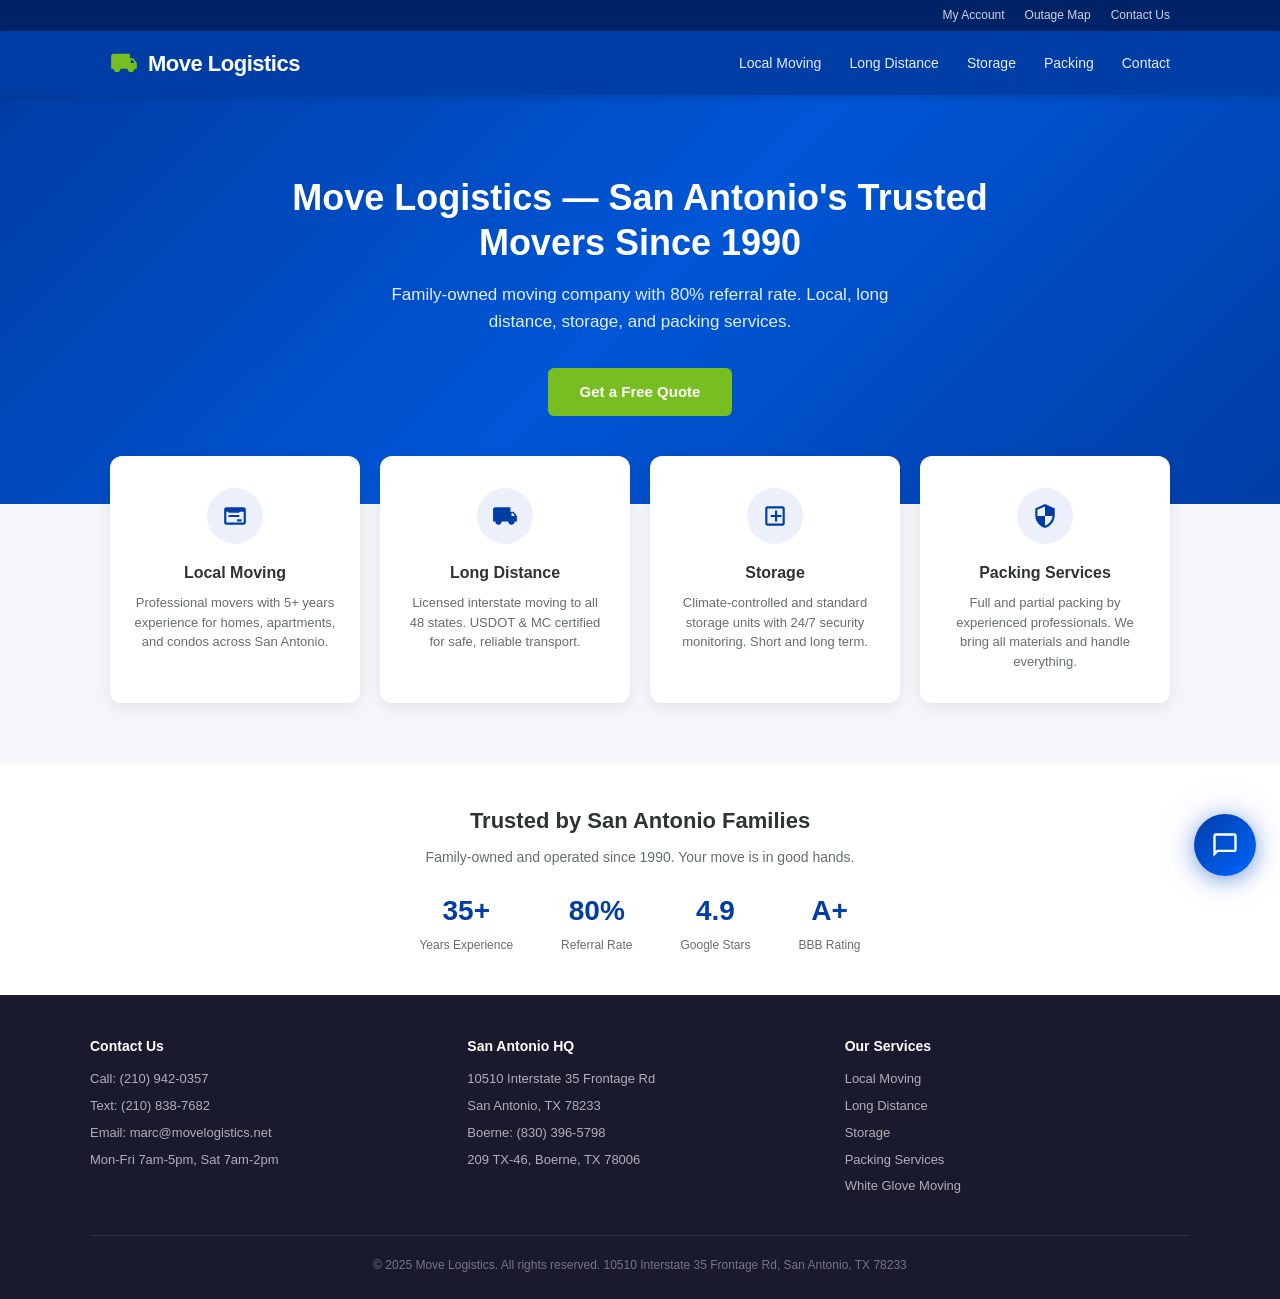
==== public/index.html @ 12afa234 "Convert CPS Energy bot to Move Logistics moving company chatbot Replace all CPS Energy content with " ====
<!DOCTYPE html>
<html lang="en">
<head>
  <meta charset="UTF-8">
  <meta name="viewport" content="width=device-width, initial-scale=1.0">
  <title>Move Logistics - San Antonio Moving Company</title>
  <link rel="stylesheet" href="widget.css?v=5">
  <style>
    *, *::before, *::after { margin: 0; padding: 0; box-sizing: border-box; }

    body {
      font-family: -apple-system, BlinkMacSystemFont, 'Segoe UI', Roboto, sans-serif;
      color: #2D3436;
      background: #F5F6FA;
      line-height: 1.6;
    }

    a { color: inherit; text-decoration: none; }

    /* ===== Top Bar ===== */
    .top-bar {
      background: #002266;
      color: rgba(255,255,255,0.8);
      font-size: 12px;
      padding: 6px 0;
    }
    .top-bar .container {
      display: flex;
      justify-content: flex-end;
      gap: 20px;
    }
    .top-bar a:hover { color: #fff; }

    /* ===== Header ===== */
    .site-header {
      background: #003DA5;
      color: #fff;
      padding: 0;
      position: sticky;
      top: 0;
      z-index: 100;
      box-shadow: 0 2px 8px rgba(0,0,0,0.15);
    }
    .site-header .container {
      display: flex;
      align-items: center;
      justify-content: space-between;
      height: 64px;
    }
    .logo {
      font-size: 22px;
      font-weight: 700;
      letter-spacing: -0.5px;
      display: flex;
      align-items: center;
      gap: 10px;
    }
    .logo svg { width: 28px; height: 28px; fill: #78BE20; }
    .nav-links {
      display: flex;
      gap: 28px;
      list-style: none;
      font-size: 14px;
      font-weight: 500;
    }
    .nav-links a {
      color: rgba(255,255,255,0.9);
      transition: color 0.2s;
      padding: 4px 0;
    }
    .nav-links a:hover { color: #78BE20; }

    /* ===== Hero ===== */
    .hero {
      background: linear-gradient(135deg, #003DA5 0%, #0056D6 50%, #003DA5 100%);
      color: #fff;
      text-align: center;
      padding: 80px 20px 88px;
    }
    .hero h1 {
      font-size: 36px;
      font-weight: 700;
      max-width: 700px;
      margin: 0 auto 16px;
      line-height: 1.25;
    }
    .hero p {
      font-size: 17px;
      opacity: 0.9;
      max-width: 560px;
      margin: 0 auto 32px;
    }
    .hero-btn {
      display: inline-block;
      background: #78BE20;
      color: #fff;
      font-size: 15px;
      font-weight: 600;
      padding: 12px 32px;
      border-radius: 6px;
      transition: background 0.2s;
    }
    .hero-btn:hover { background: #6aaa1a; }

    /* ===== Cards ===== */
    .cards-section {
      max-width: 1100px;
      margin: -48px auto 60px;
      padding: 0 20px;
    }
    .cards-grid {
      display: grid;
      grid-template-columns: repeat(4, 1fr);
      gap: 20px;
    }
    .card {
      background: #fff;
      border-radius: 12px;
      padding: 32px 24px;
      text-align: center;
      box-shadow: 0 4px 16px rgba(0,0,0,0.08);
      transition: transform 0.2s, box-shadow 0.2s;
    }
    .card:hover {
      transform: translateY(-4px);
      box-shadow: 0 8px 28px rgba(0,0,0,0.12);
    }
    .card-icon {
      width: 56px;
      height: 56px;
      background: #EBF0FA;
      border-radius: 50%;
      display: flex;
      align-items: center;
      justify-content: center;
      margin: 0 auto 16px;
    }
    .card-icon svg { width: 26px; height: 26px; fill: #003DA5; }
    .card h3 {
      font-size: 16px;
      font-weight: 600;
      margin-bottom: 8px;
    }
    .card p {
      font-size: 13px;
      color: #636E72;
      line-height: 1.5;
    }

    /* ===== Info Bar ===== */
    .info-bar {
      background: #fff;
      padding: 40px 20px;
      text-align: center;
    }
    .info-bar .container {
      max-width: 800px;
      margin: 0 auto;
    }
    .info-bar h2 {
      font-size: 22px;
      margin-bottom: 8px;
    }
    .info-bar p {
      font-size: 14px;
      color: #636E72;
      margin-bottom: 20px;
    }
    .info-stats {
      display: flex;
      justify-content: center;
      gap: 48px;
    }
    .stat { text-align: center; }
    .stat-number {
      font-size: 28px;
      font-weight: 700;
      color: #003DA5;
    }
    .stat-label {
      font-size: 12px;
      color: #636E72;
      margin-top: 2px;
    }

    /* ===== Footer ===== */
    .site-footer {
      background: #1a1a2e;
      color: rgba(255,255,255,0.75);
      padding: 40px 20px 24px;
      font-size: 13px;
    }
    .footer-grid {
      max-width: 1100px;
      margin: 0 auto;
      display: grid;
      grid-template-columns: repeat(3, 1fr);
      gap: 32px;
      margin-bottom: 32px;
    }
    .footer-col h4 {
      color: #fff;
      font-size: 14px;
      margin-bottom: 12px;
    }
    .footer-col p,
    .footer-col a {
      display: block;
      margin-bottom: 6px;
      color: rgba(255,255,255,0.65);
      transition: color 0.2s;
    }
    .footer-col a:hover { color: #78BE20; }
    .footer-col .phone {
      color: #78BE20;
      font-weight: 600;
      font-size: 15px;
    }
    .footer-bottom {
      max-width: 1100px;
      margin: 0 auto;
      border-top: 1px solid rgba(255,255,255,0.1);
      padding-top: 20px;
      text-align: center;
      color: rgba(255,255,255,0.4);
      font-size: 12px;
    }

    /* ===== Utilities ===== */
    .container {
      max-width: 1100px;
      margin: 0 auto;
      padding: 0 20px;
    }

    /* ===== Responsive ===== */
    @media (max-width: 768px) {
      .top-bar { display: none; }
      .nav-links { display: none; }
      .hero { padding: 48px 20px 64px; }
      .hero h1 { font-size: 26px; }
      .cards-grid { grid-template-columns: repeat(2, 1fr); }
      .info-stats { gap: 24px; flex-wrap: wrap; }
      .footer-grid { grid-template-columns: 1fr; }
    }
    @media (max-width: 480px) {
      .cards-grid { grid-template-columns: 1fr; }
    }
  </style>
</head>
<body>

  <!-- Top Bar -->
  <div class="top-bar">
    <div class="container">
      <a href="#">My Account</a>
      <a href="#">Outage Map</a>
      <a href="#">Contact Us</a>
    </div>
  </div>

  <!-- Header -->
  <header class="site-header">
    <div class="container">
      <div class="logo">
        <svg viewBox="0 0 24 24"><path d="M18 18.5c.83 0 1.5-.67 1.5-1.5s-.67-1.5-1.5-1.5-1.5.67-1.5 1.5.67 1.5 1.5 1.5zM19.5 9.5L21 12h-3v-2.5h1.5zM6 18.5c.83 0 1.5-.67 1.5-1.5s-.67-1.5-1.5-1.5-1.5.67-1.5 1.5.67 1.5 1.5 1.5zM20 8h-3V4H3c-1.1 0-2 .9-2 2v11h2c0 1.66 1.34 3 3 3s3-1.34 3-3h6c0 1.66 1.34 3 3 3s3-1.34 3-3h2v-5l-3-4z"/></svg>
        Move Logistics
      </div>
      <ul class="nav-links">
        <li><a href="#">Local Moving</a></li>
        <li><a href="#">Long Distance</a></li>
        <li><a href="#">Storage</a></li>
        <li><a href="#">Packing</a></li>
        <li><a href="#">Contact</a></li>
      </ul>
    </div>
  </header>

  <!-- Hero -->
  <section class="hero">
    <h1>Move Logistics &mdash; San Antonio's Trusted Movers Since 1990</h1>
    <p>Family-owned moving company with 80% referral rate. Local, long distance, storage, and packing services.</p>
    <a href="#" class="hero-btn">Get a Free Quote</a>
  </section>

  <!-- Service Cards -->
  <section class="cards-section">
    <div class="cards-grid">
      <div class="card">
        <div class="card-icon">
          <svg viewBox="0 0 24 24"><path d="M20 4H4c-1.1 0-2 .9-2 2v12c0 1.1.9 2 2 2h16c1.1 0 2-.9 2-2V6c0-1.1-.9-2-2-2zm0 14H4V8h16v10zm-6-1h4v-2h-4v2zm-8-4h10v-2H6v2zm0-4h10V7H6v2z"/></svg>
        </div>
        <h3>Local Moving</h3>
        <p>Professional movers with 5+ years experience for homes, apartments, and condos across San Antonio.</p>
      </div>
      <div class="card">
        <div class="card-icon">
          <svg viewBox="0 0 24 24"><path d="M18 18.5c.83 0 1.5-.67 1.5-1.5s-.67-1.5-1.5-1.5-1.5.67-1.5 1.5.67 1.5 1.5 1.5zM19.5 9.5L21 12h-3v-2.5h1.5zM6 18.5c.83 0 1.5-.67 1.5-1.5s-.67-1.5-1.5-1.5-1.5.67-1.5 1.5.67 1.5 1.5 1.5zM20 8h-3V4H3c-1.1 0-2 .9-2 2v11h2c0 1.66 1.34 3 3 3s3-1.34 3-3h6c0 1.66 1.34 3 3 3s3-1.34 3-3h2v-5l-3-4z"/></svg>
        </div>
        <h3>Long Distance</h3>
        <p>Licensed interstate moving to all 48 states. USDOT &amp; MC certified for safe, reliable transport.</p>
      </div>
      <div class="card">
        <div class="card-icon">
          <svg viewBox="0 0 24 24"><path d="M19 3H5c-1.1 0-2 .9-2 2v14c0 1.1.9 2 2 2h14c1.1 0 2-.9 2-2V5c0-1.1-.9-2-2-2zm0 16H5V5h14v14zm-7-2h2v-4h4v-2h-4V7h-2v4H8v2h4v4z"/></svg>
        </div>
        <h3>Storage</h3>
        <p>Climate-controlled and standard storage units with 24/7 security monitoring. Short and long term.</p>
      </div>
      <div class="card">
        <div class="card-icon">
          <svg viewBox="0 0 24 24"><path d="M12 1L3 5v6c0 5.55 3.84 10.74 9 12 5.16-1.26 9-6.45 9-12V5l-9-4zm0 11h7c-.53 4.12-3.28 7.79-7 8.94V12H5V6.3l7-3.11V12z"/></svg>
        </div>
        <h3>Packing Services</h3>
        <p>Full and partial packing by experienced professionals. We bring all materials and handle everything.</p>
      </div>
    </div>
  </section>

  <!-- Info Stats Bar -->
  <section class="info-bar">
    <div class="container">
      <h2>Trusted by San Antonio Families</h2>
      <p>Family-owned and operated since 1990. Your move is in good hands.</p>
      <div class="info-stats">
        <div class="stat">
          <div class="stat-number">35+</div>
          <div class="stat-label">Years Experience</div>
        </div>
        <div class="stat">
          <div class="stat-number">80%</div>
          <div class="stat-label">Referral Rate</div>
        </div>
        <div class="stat">
          <div class="stat-number">4.9</div>
          <div class="stat-label">Google Stars</div>
        </div>
        <div class="stat">
          <div class="stat-number">A+</div>
          <div class="stat-label">BBB Rating</div>
        </div>
      </div>
    </div>
  </section>

  <!-- Footer -->
  <footer class="site-footer">
    <div class="footer-grid">
      <div class="footer-col">
        <h4>Contact Us</h4>
        <p>Call: (210) 942-0357</p>
        <p>Text: (210) 838-7682</p>
        <p>Email: marc@movelogistics.net</p>
        <p>Mon-Fri 7am-5pm, Sat 7am-2pm</p>
      </div>
      <div class="footer-col">
        <h4>San Antonio HQ</h4>
        <p>10510 Interstate 35 Frontage Rd</p>
        <p>San Antonio, TX 78233</p>
        <p>Boerne: (830) 396-5798</p>
        <p>209 TX-46, Boerne, TX 78006</p>
      </div>
      <div class="footer-col">
        <h4>Our Services</h4>
        <a href="#">Local Moving</a>
        <a href="#">Long Distance</a>
        <a href="#">Storage</a>
        <a href="#">Packing Services</a>
        <a href="#">White Glove Moving</a>
      </div>
    </div>
    <div class="footer-bottom">
      &copy; 2025 Move Logistics. All rights reserved. 10510 Interstate 35 Frontage Rd, San Antonio, TX 78233
    </div>
  </footer>

  <!-- Chat Widget -->
  <script src="widget.js?v=5"></script>

</body>
</html>
---- public/widget.css ----
/* ===========================
   Move Logistics Chat Widget — Cross-Browser
   No optional chaining, no gap, no .remove()
   -webkit- prefixes on all backdrop-filter, transform, animation, flex
   =========================== */

/* ===========================
   Chat Bubble (gradient + glow pulse)
   =========================== */

.cps-chat-bubble {
  position: fixed;
  bottom: 24px;
  right: 24px;
  width: 62px;
  height: 62px;
  border-radius: 50%;
  background: -webkit-linear-gradient(135deg, #003DA5, #0066FF);
  background: linear-gradient(135deg, #003DA5, #0066FF);
  cursor: pointer;
  z-index: 99999;
  display: -webkit-flex;
  display: flex;
  -webkit-align-items: center;
  align-items: center;
  -webkit-justify-content: center;
  justify-content: center;
  box-shadow: 0 4px 20px rgba(0, 61, 165, 0.4), 0 0 40px rgba(0, 102, 255, 0.2);
  -webkit-transition: -webkit-transform 0.2s ease, box-shadow 0.2s ease;
  transition: transform 0.2s ease, box-shadow 0.2s ease;
  -webkit-animation: cps-glow-pulse 3s ease-in-out infinite;
  animation: cps-glow-pulse 3s ease-in-out infinite;
  -webkit-tap-highlight-color: transparent;
  min-width: 44px;
  min-height: 44px;
}

@-webkit-keyframes cps-glow-pulse {
  0%, 100% { box-shadow: 0 4px 20px rgba(0, 61, 165, 0.4), 0 0 40px rgba(0, 102, 255, 0.15); }
  50% { box-shadow: 0 4px 24px rgba(0, 61, 165, 0.5), 0 0 60px rgba(0, 102, 255, 0.3); }
}
@keyframes cps-glow-pulse {
  0%, 100% { box-shadow: 0 4px 20px rgba(0, 61, 165, 0.4), 0 0 40px rgba(0, 102, 255, 0.15); }
  50% { box-shadow: 0 4px 24px rgba(0, 61, 165, 0.5), 0 0 60px rgba(0, 102, 255, 0.3); }
}

.cps-chat-bubble:hover {
  -webkit-transform: scale(1.08);
  transform: scale(1.08);
  box-shadow: 0 6px 28px rgba(0, 61, 165, 0.55), 0 0 50px rgba(0, 102, 255, 0.35);
  -webkit-animation: none;
  animation: none;
}

.cps-chat-bubble.hidden { display: none; }

/* ===========================
   Chat Window (frosted glass)
   =========================== */

.cps-chat-window {
  position: fixed;
  bottom: 96px;
  right: 24px;
  width: 380px;
  height: 560px;
  background: rgba(255, 255, 255, 0.85);
  -webkit-backdrop-filter: blur(20px);
  backdrop-filter: blur(20px);
  border-radius: 20px;
  border: 1px solid rgba(255, 255, 255, 0.5);
  box-shadow: 0 8px 40px rgba(0, 0, 0, 0.12), 0 2px 12px rgba(0, 61, 165, 0.08);
  z-index: 99999;
  display: none;
  -webkit-flex-direction: column;
  flex-direction: column;
  overflow: hidden;
  font-family: -apple-system, BlinkMacSystemFont, 'Segoe UI', Roboto, sans-serif;
  font-size: 14px;
  color: #2D3436;
  -webkit-animation: cps-slide-up 0.3s ease-out;
  animation: cps-slide-up 0.3s ease-out;
}

.cps-chat-window.open {
  display: -webkit-flex;
  display: flex;
}

@-webkit-keyframes cps-slide-up {
  from { opacity: 0; -webkit-transform: translateY(20px) scale(0.96); }
  to { opacity: 1; -webkit-transform: translateY(0) scale(1); }
}
@keyframes cps-slide-up {
  from { opacity: 0; transform: translateY(20px) scale(0.96); }
  to { opacity: 1; transform: translateY(0) scale(1); }
}

/* ===========================
   Header (gradient glass)
   =========================== */

.cps-chat-header {
  background: -webkit-linear-gradient(135deg, #003DA5, #0066FF);
  background: linear-gradient(135deg, #003DA5, #0066FF);
  color: #fff;
  padding: 14px 16px;
  display: -webkit-flex;
  display: flex;
  -webkit-align-items: center;
  align-items: center;
  -webkit-justify-content: space-between;
  justify-content: space-between;
  -webkit-flex-shrink: 0;
  flex-shrink: 0;
  position: relative;
}

/* subtle glass sheen overlay */
.cps-chat-header::after {
  content: '';
  position: absolute;
  top: 0;
  left: 0;
  right: 0;
  bottom: 0;
  background: -webkit-linear-gradient(180deg, rgba(255,255,255,0.12) 0%, rgba(255,255,255,0) 100%);
  background: linear-gradient(180deg, rgba(255,255,255,0.12) 0%, rgba(255,255,255,0) 100%);
  pointer-events: none;
}

.cps-chat-header-left {
  display: -webkit-flex;
  display: flex;
  -webkit-align-items: center;
  align-items: center;
  position: relative;
  z-index: 1;
}

.cps-chat-header-left > * + * { margin-left: 10px; }

.cps-header-icon {
  width: 32px;
  height: 32px;
  background: rgba(255,255,255,0.2);
  -webkit-backdrop-filter: blur(8px);
  backdrop-filter: blur(8px);
  border-radius: 50%;
  border: 1px solid rgba(255,255,255,0.25);
  display: -webkit-flex;
  display: flex;
  -webkit-align-items: center;
  align-items: center;
  -webkit-justify-content: center;
  justify-content: center;
  -webkit-flex-shrink: 0;
  flex-shrink: 0;
}

.cps-chat-header-title { font-size: 15px; font-weight: 600; line-height: 1.2; }
.cps-chat-header-subtitle { font-size: 11px; opacity: 0.8; }

.cps-chat-header-right {
  display: -webkit-flex;
  display: flex;
  -webkit-align-items: center;
  align-items: center;
  position: relative;
  z-index: 1;
}

.cps-chat-header-right > * + * { margin-left: 8px; }

.cps-lang-toggle {
  background: rgba(255,255,255,0.15);
  -webkit-backdrop-filter: blur(8px);
  backdrop-filter: blur(8px);
  border: 1px solid rgba(255,255,255,0.3);
  color: #fff;
  font-size: 11px;
  font-weight: 600;
  padding: 3px 10px;
  border-radius: 12px;
  cursor: pointer;
  font-family: inherit;
  -webkit-transition: background 0.2s;
  transition: background 0.2s;
  -webkit-tap-highlight-color: transparent;
  min-height: 44px;
  min-width: 44px;
  display: -webkit-flex;
  display: flex;
  -webkit-align-items: center;
  align-items: center;
  -webkit-justify-content: center;
  justify-content: center;
}

.cps-lang-toggle:hover { background: rgba(255,255,255,0.3); }

.cps-close-btn {
  background: none;
  border: none;
  cursor: pointer;
  color: #fff;
  font-size: 28px;
  font-weight: 300;
  line-height: 1;
  width: 44px;
  height: 44px;
  display: -webkit-flex;
  display: flex;
  -webkit-align-items: center;
  align-items: center;
  -webkit-justify-content: center;
  justify-content: center;
  opacity: 0.85;
  -webkit-transition: opacity 0.2s;
  transition: opacity 0.2s;
  font-family: Arial, sans-serif;
  padding: 0;
  -webkit-tap-highlight-color: transparent;
}

.cps-close-btn:hover { opacity: 1; }

/* ===========================
   Messages
   =========================== */

.cps-chat-messages {
  -webkit-flex: 1;
  flex: 1;
  overflow-y: auto;
  -webkit-overflow-scrolling: touch;
  padding: 16px;
  background: -webkit-linear-gradient(180deg, #F0F4FA 0%, #F8F9FB 100%);
  background: linear-gradient(180deg, #F0F4FA 0%, #F8F9FB 100%);
  display: -webkit-flex;
  display: flex;
  -webkit-flex-direction: column;
  flex-direction: column;
}

.cps-chat-messages > * + * { margin-top: 10px; }

.cps-chat-messages::-webkit-scrollbar { width: 4px; }
.cps-chat-messages::-webkit-scrollbar-track { background: transparent; }
.cps-chat-messages::-webkit-scrollbar-thumb { background: rgba(0, 61, 165, 0.2); border-radius: 2px; }

/* ===========================
   Message Rows
   =========================== */

.cps-msg-row {
  display: -webkit-flex;
  display: flex;
  -webkit-align-items: flex-start;
  align-items: flex-start;
}

.cps-msg-row.bot { -webkit-flex-direction: row; flex-direction: row; }
.cps-msg-row.user { -webkit-flex-direction: row-reverse; flex-direction: row-reverse; }
.cps-msg-row.bot > .cps-msg-wrap { margin-left: 8px; }
.cps-msg-row.user > .cps-msg-wrap { margin-right: 8px; }

.cps-avatar {
  width: 28px;
  height: 28px;
  min-width: 28px;
  border-radius: 50%;
  background: -webkit-linear-gradient(135deg, #003DA5, #0066FF);
  background: linear-gradient(135deg, #003DA5, #0066FF);
  color: #fff;
  font-size: 13px;
  display: -webkit-flex;
  display: flex;
  -webkit-align-items: center;
  align-items: center;
  -webkit-justify-content: center;
  justify-content: center;
  margin-top: 2px;
  -webkit-flex-shrink: 0;
  flex-shrink: 0;
  box-shadow: 0 2px 8px rgba(0, 61, 165, 0.3);
}

.cps-msg-wrap { max-width: 80%; min-width: 0; }

/* ===========================
   Bubbles — Glassmorphism
   =========================== */

.cps-message {
  padding: 10px 14px;
  border-radius: 16px;
  line-height: 1.5;
  word-wrap: break-word;
  overflow-wrap: break-word;
  font-size: 13.5px;
}

.cps-message.bot {
  background: rgba(255, 255, 255, 0.75);
  -webkit-backdrop-filter: blur(12px);
  backdrop-filter: blur(12px);
  border: 1px solid rgba(0, 61, 165, 0.1);
  color: #2D3436;
  border-bottom-left-radius: 4px;
  box-shadow: 0 2px 12px rgba(0, 61, 165, 0.06), 0 0 0 1px rgba(255, 255, 255, 0.5) inset;
}

.cps-message.bot strong { font-weight: 600; }

.cps-message.user {
  background: -webkit-linear-gradient(135deg, #003DA5, #0052D4);
  background: linear-gradient(135deg, #003DA5, #0052D4);
  color: #fff;
  border-bottom-right-radius: 4px;
  box-shadow: 0 3px 14px rgba(0, 61, 165, 0.25);
}

.cps-timestamp {
  font-size: 10px;
  color: #AEAEAE;
  margin-top: 3px;
  padding-left: 2px;
}

.cps-timestamp.right { text-align: right; padding-left: 0; padding-right: 2px; }

/* ===========================
   Button Group Wrapper — invisible layout container
   =========================== */

.cps-button-group {
  display: block;
  padding: 0;
  margin: 0;
  border: none;
  background: none;
}

/* ===========================
   Menu Grid — 3 columns desktop, 2 columns mobile
   =========================== */

.cps-menu-grid {
  display: -webkit-flex;
  display: flex;
  -webkit-flex-wrap: wrap;
  flex-wrap: wrap;
  padding-left: 34px;
  margin-top: 8px;
}

.cps-menu-card {
  width: 30%;
  margin: 0 2.3% 8px 0;
  background: rgba(255, 255, 255, 0.6);
  -webkit-backdrop-filter: blur(12px);
  backdrop-filter: blur(12px);
  border: 1px solid rgba(255, 255, 255, 0.7);
  border-radius: 14px;
  padding: 12px 6px;
  text-align: center;
  cursor: pointer;
  font-family: inherit;
  font-size: 11.5px;
  font-weight: 500;
  color: #2D3436;
  -webkit-transition: background 0.25s, border-color 0.25s, box-shadow 0.25s, -webkit-transform 0.15s;
  transition: background 0.25s, border-color 0.25s, box-shadow 0.25s, transform 0.15s;
  -webkit-user-select: none;
  user-select: none;
  -webkit-tap-highlight-color: transparent;
  line-height: 1.3;
  box-shadow: 0 2px 8px rgba(0, 0, 0, 0.04), 0 0 0 1px rgba(255, 255, 255, 0.3) inset;
  min-height: 44px;
}

.cps-menu-card:hover {
  background: rgba(255, 255, 255, 0.85);
  border-color: rgba(0, 102, 255, 0.3);
  box-shadow: 0 4px 16px rgba(0, 61, 165, 0.12), 0 0 0 1px rgba(0, 102, 255, 0.15) inset;
  -webkit-transform: translateY(-2px);
  transform: translateY(-2px);
}

.cps-menu-card:active {
  -webkit-transform: scale(0.97);
  transform: scale(0.97);
}

.cps-menu-emoji {
  display: block;
  font-size: 20px;
  margin-bottom: 3px;
}

/* ===========================
   Pill Buttons (glassmorphism)
   =========================== */

.cps-pills {
  display: -webkit-flex;
  display: flex;
  -webkit-flex-wrap: wrap;
  flex-wrap: wrap;
  padding-left: 34px;
  margin-top: 6px;
}

.cps-pill {
  display: -webkit-inline-flex;
  display: inline-flex;
  -webkit-align-items: center;
  align-items: center;
  -webkit-justify-content: center;
  justify-content: center;
  background: -webkit-linear-gradient(left, #003DA5, #0066FF);
  background: linear-gradient(to right, #003DA5, #0066FF);
  border: none;
  color: #ffffff;
  font-size: 12.5px;
  font-weight: 500;
  padding: 8px 16px;
  border-radius: 20px;
  cursor: pointer;
  font-family: inherit;
  -webkit-transition: background 0.3s, box-shadow 0.3s, -webkit-transform 0.15s;
  transition: background 0.3s, box-shadow 0.3s, transform 0.15s;
  margin: 0 6px 6px 0;
  -webkit-user-select: none;
  user-select: none;
  -webkit-tap-highlight-color: transparent;
  line-height: 1.3;
  box-shadow: 0 2px 8px rgba(0, 61, 165, 0.25);
  min-height: 44px;
}

.cps-pill:hover {
  background: -webkit-linear-gradient(left, #0066FF, #003DA5);
  background: linear-gradient(to right, #0066FF, #003DA5);
  box-shadow: 0 4px 14px rgba(0, 61, 165, 0.35);
  -webkit-transform: scale(1.04);
  transform: scale(1.04);
}

.cps-pill:active {
  -webkit-transform: scale(0.97);
  transform: scale(0.97);
  box-shadow: 0 1px 4px rgba(0, 61, 165, 0.2);
}

.cps-pill.cps-pill-back {
  background: -webkit-linear-gradient(left, #6B7B8D, #8E9EAB);
  background: linear-gradient(to right, #6B7B8D, #8E9EAB);
  color: #ffffff;
  font-size: 12px;
  font-weight: 500;
  box-shadow: 0 2px 8px rgba(107, 123, 141, 0.25);
}

.cps-pill.cps-pill-back:hover {
  background: -webkit-linear-gradient(left, #8E9EAB, #6B7B8D);
  background: linear-gradient(to right, #8E9EAB, #6B7B8D);
  box-shadow: 0 4px 14px rgba(107, 123, 141, 0.35);
  -webkit-transform: scale(1.04);
  transform: scale(1.04);
}

/* Main Menu text link */
.cps-main-menu-link {
  display: block;
  padding-left: 36px;
  margin-top: 4px;
  margin-bottom: 2px;
  font-size: 12px;
  color: #8E9AAF;
  cursor: pointer;
  font-family: inherit;
  -webkit-transition: color 0.2s;
  transition: color 0.2s;
  -webkit-user-select: none;
  user-select: none;
  -webkit-tap-highlight-color: transparent;
  min-height: 44px;
  display: -webkit-flex;
  display: flex;
  -webkit-align-items: center;
  align-items: center;
}

.cps-main-menu-link:hover {
  color: #003DA5;
  text-decoration: underline;
}

/* ===========================
   Typing Indicator
   =========================== */

.cps-typing {
  -webkit-align-self: flex-start;
  align-self: flex-start;
  display: none;
  -webkit-align-items: center;
  align-items: center;
  padding: 10px 14px;
  background: rgba(255, 255, 255, 0.7);
  -webkit-backdrop-filter: blur(12px);
  backdrop-filter: blur(12px);
  border: 1px solid rgba(0, 61, 165, 0.08);
  border-radius: 16px;
  border-bottom-left-radius: 4px;
  margin-left: 34px;
  box-shadow: 0 2px 8px rgba(0, 0, 0, 0.04);
}

.cps-typing.visible {
  display: -webkit-flex;
  display: flex;
}

.cps-typing-dot {
  width: 6px;
  height: 6px;
  background: rgba(0, 61, 165, 0.4);
  border-radius: 50%;
  margin-right: 4px;
  -webkit-animation: cps-bounce 1.4s ease-in-out infinite;
  animation: cps-bounce 1.4s ease-in-out infinite;
}

.cps-typing-dot:last-child { margin-right: 0; }
.cps-typing-dot:nth-child(2) { -webkit-animation-delay: 0.2s; animation-delay: 0.2s; }
.cps-typing-dot:nth-child(3) { -webkit-animation-delay: 0.4s; animation-delay: 0.4s; }

@-webkit-keyframes cps-bounce {
  0%, 60%, 100% { -webkit-transform: translateY(0); transform: translateY(0); }
  30% { -webkit-transform: translateY(-5px); transform: translateY(-5px); }
}
@keyframes cps-bounce {
  0%, 60%, 100% { -webkit-transform: translateY(0); transform: translateY(0); }
  30% { -webkit-transform: translateY(-5px); transform: translateY(-5px); }
}

/* ===========================
   Fade In
   =========================== */

@-webkit-keyframes cps-fade-in {
  from { opacity: 0; -webkit-transform: translateY(6px); transform: translateY(6px); }
  to { opacity: 1; -webkit-transform: translateY(0); transform: translateY(0); }
}
@keyframes cps-fade-in {
  from { opacity: 0; -webkit-transform: translateY(6px); transform: translateY(6px); }
  to { opacity: 1; -webkit-transform: translateY(0); transform: translateY(0); }
}

.cps-fade-in {
  -webkit-animation: cps-fade-in 0.25s ease-out both;
  animation: cps-fade-in 0.25s ease-out both;
}

/* ===========================
   Input Area
   =========================== */

.cps-chat-input-area {
  padding: 12px 16px;
  border-top: 1px solid rgba(0, 61, 165, 0.08);
  display: -webkit-flex;
  display: flex;
  -webkit-align-items: center;
  align-items: center;
  background: rgba(255, 255, 255, 0.9);
  -webkit-backdrop-filter: blur(16px);
  backdrop-filter: blur(16px);
  -webkit-flex-shrink: 0;
  flex-shrink: 0;
}

.cps-chat-input {
  -webkit-flex: 1;
  flex: 1;
  border: 1px solid rgba(0, 61, 165, 0.12);
  border-radius: 20px;
  padding: 10px 16px;
  font-size: 16px;
  font-family: inherit;
  color: #2D3436;
  outline: none;
  background: rgba(255, 255, 255, 0.7);
  -webkit-transition: border-color 0.2s, box-shadow 0.2s;
  transition: border-color 0.2s, box-shadow 0.2s;
  margin-right: 8px;
  -webkit-appearance: none;
  min-height: 44px;
}

.cps-chat-input::-webkit-input-placeholder { color: #AEAEAE; }
.cps-chat-input::placeholder { color: #AEAEAE; }
.cps-chat-input:focus {
  border-color: rgba(0, 102, 255, 0.4);
  box-shadow: 0 0 0 3px rgba(0, 102, 255, 0.08);
}

.cps-send-btn {
  width: 44px;
  height: 44px;
  border-radius: 50%;
  background: -webkit-linear-gradient(135deg, #003DA5, #0066FF);
  background: linear-gradient(135deg, #003DA5, #0066FF);
  border: none;
  cursor: pointer;
  display: -webkit-flex;
  display: flex;
  -webkit-align-items: center;
  align-items: center;
  -webkit-justify-content: center;
  justify-content: center;
  -webkit-flex-shrink: 0;
  flex-shrink: 0;
  -webkit-transition: box-shadow 0.2s, -webkit-transform 0.15s;
  transition: box-shadow 0.2s, transform 0.15s;
  box-shadow: 0 2px 8px rgba(0, 61, 165, 0.25);
  -webkit-tap-highlight-color: transparent;
}

.cps-send-btn:hover {
  box-shadow: 0 4px 14px rgba(0, 61, 165, 0.35);
  -webkit-transform: scale(1.05);
  transform: scale(1.05);
}
.cps-send-btn:disabled { background: #E0E0E0; cursor: not-allowed; box-shadow: none; }

/* ===========================
   Mobile — Full Screen Overlay
   =========================== */

@media (max-width: 768px) {
  .cps-chat-window {
    position: fixed;
    top: 0;
    left: 0;
    bottom: 0;
    right: 0;
    width: 100%;
    height: 100%;
    border-radius: 0;
    z-index: 99999;
    -webkit-animation: none;
    animation: none;
  }
  .cps-chat-bubble { bottom: 16px; right: 16px; }

  /* 2 columns on mobile */
  .cps-menu-card {
    width: 46%;
    margin: 0 3% 8px 0;
    font-size: 12.5px;
    padding: 14px 10px;
  }

  .cps-menu-grid {
    padding-left: 10px;
    padding-right: 4px;
  }

  .cps-pills {
    padding-left: 10px;
  }

  .cps-main-menu-link {
    padding-left: 12px;
  }
}
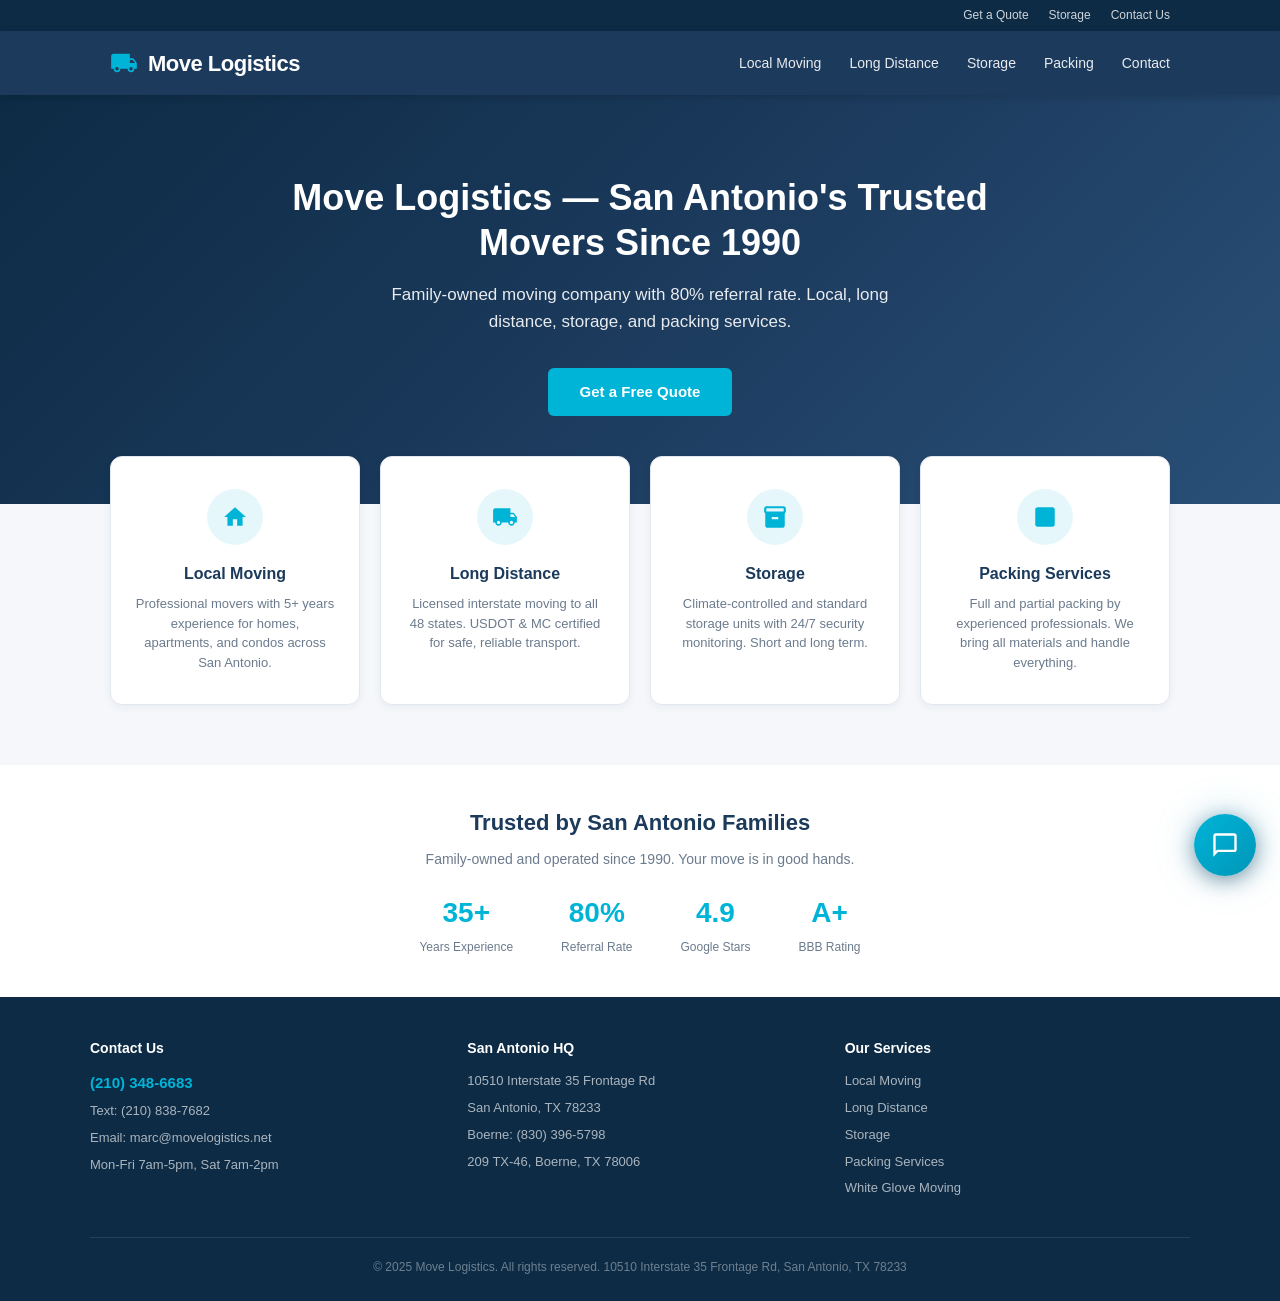
==== commit a0e1e2c9: "Full rebrand: navy #1B3A5C / teal #00B4D8 color scheme Complete visual rebrand to match Move Logisti" ====
--- a/public/index.html
+++ b/public/index.html
@@ -10,8 +10,8 @@
 
     body {
       font-family: -apple-system, BlinkMacSystemFont, 'Segoe UI', Roboto, sans-serif;
-      color: #2D3436;
-      background: #F5F6FA;
+      color: #1A1A2E;
+      background: #F5F7FA;
       line-height: 1.6;
     }
 
@@ -19,7 +19,7 @@
 
     /* ===== Top Bar ===== */
     .top-bar {
-      background: #002266;
+      background: #0D2B45;
       color: rgba(255,255,255,0.8);
       font-size: 12px;
       padding: 6px 0;
@@ -29,11 +29,11 @@
       justify-content: flex-end;
       gap: 20px;
     }
-    .top-bar a:hover { color: #fff; }
+    .top-bar a:hover { color: #00B4D8; }
 
     /* ===== Header ===== */
     .site-header {
-      background: #003DA5;
+      background: #1B3A5C;
       color: #fff;
       padding: 0;
       position: sticky;
@@ -55,7 +55,7 @@
       align-items: center;
       gap: 10px;
     }
-    .logo svg { width: 28px; height: 28px; fill: #78BE20; }
+    .logo svg { width: 28px; height: 28px; fill: #00B4D8; }
     .nav-links {
       display: flex;
       gap: 28px;
@@ -68,11 +68,11 @@
       transition: color 0.2s;
       padding: 4px 0;
     }
-    .nav-links a:hover { color: #78BE20; }
+    .nav-links a:hover { color: #00B4D8; }
 
     /* ===== Hero ===== */
     .hero {
-      background: linear-gradient(135deg, #003DA5 0%, #0056D6 50%, #003DA5 100%);
+      background: linear-gradient(135deg, #0D2B45 0%, #1B3A5C 50%, #2A5078 100%);
       color: #fff;
       text-align: center;
       padding: 80px 20px 88px;
@@ -92,7 +92,7 @@
     }
     .hero-btn {
       display: inline-block;
-      background: #78BE20;
+      background: #00B4D8;
       color: #fff;
       font-size: 15px;
       font-weight: 600;
@@ -100,7 +100,7 @@
       border-radius: 6px;
       transition: background 0.2s;
     }
-    .hero-btn:hover { background: #6aaa1a; }
+    .hero-btn:hover { background: #0096B7; }
 
     /* ===== Cards ===== */
     .cards-section {
@@ -118,32 +118,34 @@
       border-radius: 12px;
       padding: 32px 24px;
       text-align: center;
-      box-shadow: 0 4px 16px rgba(0,0,0,0.08);
+      border: 1px solid #E2E8F0;
+      box-shadow: 0 2px 8px rgba(27,58,92,0.06);
       transition: transform 0.2s, box-shadow 0.2s;
     }
     .card:hover {
       transform: translateY(-4px);
-      box-shadow: 0 8px 28px rgba(0,0,0,0.12);
+      box-shadow: 0 8px 28px rgba(27,58,92,0.12);
     }
     .card-icon {
       width: 56px;
       height: 56px;
-      background: #EBF0FA;
+      background: rgba(0,180,216,0.1);
       border-radius: 50%;
       display: flex;
       align-items: center;
       justify-content: center;
       margin: 0 auto 16px;
     }
-    .card-icon svg { width: 26px; height: 26px; fill: #003DA5; }
+    .card-icon svg { width: 26px; height: 26px; fill: #00B4D8; }
     .card h3 {
       font-size: 16px;
       font-weight: 600;
       margin-bottom: 8px;
+      color: #1B3A5C;
     }
     .card p {
       font-size: 13px;
-      color: #636E72;
+      color: #6B7B8D;
       line-height: 1.5;
     }
 
@@ -160,10 +162,11 @@
     .info-bar h2 {
       font-size: 22px;
       margin-bottom: 8px;
+      color: #1B3A5C;
     }
     .info-bar p {
       font-size: 14px;
-      color: #636E72;
+      color: #6B7B8D;
       margin-bottom: 20px;
     }
     .info-stats {
@@ -175,17 +178,17 @@
     .stat-number {
       font-size: 28px;
       font-weight: 700;
-      color: #003DA5;
+      color: #00B4D8;
     }
     .stat-label {
       font-size: 12px;
-      color: #636E72;
+      color: #6B7B8D;
       margin-top: 2px;
     }
 
     /* ===== Footer ===== */
     .site-footer {
-      background: #1a1a2e;
+      background: #0D2B45;
       color: rgba(255,255,255,0.75);
       padding: 40px 20px 24px;
       font-size: 13px;
@@ -210,9 +213,9 @@
       color: rgba(255,255,255,0.65);
       transition: color 0.2s;
     }
-    .footer-col a:hover { color: #78BE20; }
+    .footer-col a:hover { color: #00B4D8; }
     .footer-col .phone {
-      color: #78BE20;
+      color: #00B4D8;
       font-weight: 600;
       font-size: 15px;
     }
@@ -253,8 +256,8 @@
   <!-- Top Bar -->
   <div class="top-bar">
     <div class="container">
-      <a href="#">My Account</a>
-      <a href="#">Outage Map</a>
+      <a href="#">Get a Quote</a>
+      <a href="#">Storage</a>
       <a href="#">Contact Us</a>
     </div>
   </div>
@@ -263,7 +266,7 @@
   <header class="site-header">
     <div class="container">
       <div class="logo">
-        <svg viewBox="0 0 24 24"><path d="M18 18.5c.83 0 1.5-.67 1.5-1.5s-.67-1.5-1.5-1.5-1.5.67-1.5 1.5.67 1.5 1.5 1.5zM19.5 9.5L21 12h-3v-2.5h1.5zM6 18.5c.83 0 1.5-.67 1.5-1.5s-.67-1.5-1.5-1.5-1.5.67-1.5 1.5.67 1.5 1.5 1.5zM20 8h-3V4H3c-1.1 0-2 .9-2 2v11h2c0 1.66 1.34 3 3 3s3-1.34 3-3h6c0 1.66 1.34 3 3 3s3-1.34 3-3h2v-5l-3-4z"/></svg>
+        <svg viewBox="0 0 24 24"><path d="M20 8h-3V4H3c-1.1 0-2 .9-2 2v11h2c0 1.66 1.34 3 3 3s3-1.34 3-3h6c0 1.66 1.34 3 3 3s3-1.34 3-3h2v-5l-3-4zM6 18.5c-.83 0-1.5-.67-1.5-1.5s.67-1.5 1.5-1.5 1.5.67 1.5 1.5-.67 1.5-1.5 1.5zm13.5-9l1.96 2.5H17V9.5h2.5zm-1.5 9c-.83 0-1.5-.67-1.5-1.5s.67-1.5 1.5-1.5 1.5.67 1.5 1.5-.67 1.5-1.5 1.5z"/></svg>
         Move Logistics
       </div>
       <ul class="nav-links">
@@ -288,28 +291,28 @@
     <div class="cards-grid">
       <div class="card">
         <div class="card-icon">
-          <svg viewBox="0 0 24 24"><path d="M20 4H4c-1.1 0-2 .9-2 2v12c0 1.1.9 2 2 2h16c1.1 0 2-.9 2-2V6c0-1.1-.9-2-2-2zm0 14H4V8h16v10zm-6-1h4v-2h-4v2zm-8-4h10v-2H6v2zm0-4h10V7H6v2z"/></svg>
+          <svg viewBox="0 0 24 24"><path d="M10 20v-6h4v6h5v-8h3L12 3 2 12h3v8z"/></svg>
         </div>
         <h3>Local Moving</h3>
         <p>Professional movers with 5+ years experience for homes, apartments, and condos across San Antonio.</p>
       </div>
       <div class="card">
         <div class="card-icon">
-          <svg viewBox="0 0 24 24"><path d="M18 18.5c.83 0 1.5-.67 1.5-1.5s-.67-1.5-1.5-1.5-1.5.67-1.5 1.5.67 1.5 1.5 1.5zM19.5 9.5L21 12h-3v-2.5h1.5zM6 18.5c.83 0 1.5-.67 1.5-1.5s-.67-1.5-1.5-1.5-1.5.67-1.5 1.5.67 1.5 1.5 1.5zM20 8h-3V4H3c-1.1 0-2 .9-2 2v11h2c0 1.66 1.34 3 3 3s3-1.34 3-3h6c0 1.66 1.34 3 3 3s3-1.34 3-3h2v-5l-3-4z"/></svg>
+          <svg viewBox="0 0 24 24"><path d="M20 8h-3V4H3c-1.1 0-2 .9-2 2v11h2c0 1.66 1.34 3 3 3s3-1.34 3-3h6c0 1.66 1.34 3 3 3s3-1.34 3-3h2v-5l-3-4zM6 18.5c-.83 0-1.5-.67-1.5-1.5s.67-1.5 1.5-1.5 1.5.67 1.5 1.5-.67 1.5-1.5 1.5zm13.5-9l1.96 2.5H17V9.5h2.5zm-1.5 9c-.83 0-1.5-.67-1.5-1.5s.67-1.5 1.5-1.5 1.5.67 1.5 1.5-.67 1.5-1.5 1.5z"/></svg>
         </div>
         <h3>Long Distance</h3>
         <p>Licensed interstate moving to all 48 states. USDOT &amp; MC certified for safe, reliable transport.</p>
       </div>
       <div class="card">
         <div class="card-icon">
-          <svg viewBox="0 0 24 24"><path d="M19 3H5c-1.1 0-2 .9-2 2v14c0 1.1.9 2 2 2h14c1.1 0 2-.9 2-2V5c0-1.1-.9-2-2-2zm0 16H5V5h14v14zm-7-2h2v-4h4v-2h-4V7h-2v4H8v2h4v4z"/></svg>
+          <svg viewBox="0 0 24 24"><path d="M20 2H4c-1 0-2 .9-2 2v3.01c0 .72.43 1.34 1 1.69V20c0 1.1 1.1 2 2 2h14c.9 0 2-.9 2-2V8.7c.57-.35 1-.97 1-1.69V4c0-1.1-1-2-2-2zm-5 12H9v-2h6v2zm5-7H4V4h16v3z"/></svg>
         </div>
         <h3>Storage</h3>
         <p>Climate-controlled and standard storage units with 24/7 security monitoring. Short and long term.</p>
       </div>
       <div class="card">
         <div class="card-icon">
-          <svg viewBox="0 0 24 24"><path d="M12 1L3 5v6c0 5.55 3.84 10.74 9 12 5.16-1.26 9-6.45 9-12V5l-9-4zm0 11h7c-.53 4.12-3.28 7.79-7 8.94V12H5V6.3l7-3.11V12z"/></svg>
+          <svg viewBox="0 0 24 24"><path d="M19 3H5c-1.1 0-2 .9-2 2v14c0 1.1.9 2 2 2h14c1.1 0 2-.9 2-2V5c0-1.1-.9-2-2-2zm-3.5 14H15v-4h-2.5L15 9h-1.5l-2.5 4h2.5l-2.5 4h4.5z"/></svg>
         </div>
         <h3>Packing Services</h3>
         <p>Full and partial packing by experienced professionals. We bring all materials and handle everything.</p>
@@ -348,7 +351,7 @@
     <div class="footer-grid">
       <div class="footer-col">
         <h4>Contact Us</h4>
-        <p>Call: (210) 942-0357</p>
+        <p class="phone">(210) 348-6683</p>
         <p>Text: (210) 838-7682</p>
         <p>Email: marc@movelogistics.net</p>
         <p>Mon-Fri 7am-5pm, Sat 7am-2pm</p>
--- a/public/widget.css
+++ b/public/widget.css
@@ -1,11 +1,11 @@
 /* ===========================
    Move Logistics Chat Widget — Cross-Browser
-   No optional chaining, no gap, no .remove()
+   Navy #1B3A5C / Teal #00B4D8 / Secondary #0D2B45
    -webkit- prefixes on all backdrop-filter, transform, animation, flex
    =========================== */
 
 /* ===========================
-   Chat Bubble (gradient + glow pulse)
+   Chat Bubble (teal + navy glow pulse)
    =========================== */
 
 .cps-chat-bubble {
@@ -15,8 +15,8 @@
   width: 62px;
   height: 62px;
   border-radius: 50%;
-  background: -webkit-linear-gradient(135deg, #003DA5, #0066FF);
-  background: linear-gradient(135deg, #003DA5, #0066FF);
+  background: -webkit-linear-gradient(135deg, #00B4D8, #0096B7);
+  background: linear-gradient(135deg, #00B4D8, #0096B7);
   cursor: pointer;
   z-index: 99999;
   display: -webkit-flex;
@@ -25,7 +25,7 @@
   align-items: center;
   -webkit-justify-content: center;
   justify-content: center;
-  box-shadow: 0 4px 20px rgba(0, 61, 165, 0.4), 0 0 40px rgba(0, 102, 255, 0.2);
+  box-shadow: 0 4px 20px rgba(27, 58, 92, 0.5), 0 0 40px rgba(0, 180, 216, 0.25);
   -webkit-transition: -webkit-transform 0.2s ease, box-shadow 0.2s ease;
   transition: transform 0.2s ease, box-shadow 0.2s ease;
   -webkit-animation: cps-glow-pulse 3s ease-in-out infinite;
@@ -36,18 +36,18 @@
 }
 
 @-webkit-keyframes cps-glow-pulse {
-  0%, 100% { box-shadow: 0 4px 20px rgba(0, 61, 165, 0.4), 0 0 40px rgba(0, 102, 255, 0.15); }
-  50% { box-shadow: 0 4px 24px rgba(0, 61, 165, 0.5), 0 0 60px rgba(0, 102, 255, 0.3); }
+  0%, 100% { box-shadow: 0 4px 20px rgba(27, 58, 92, 0.5), 0 0 40px rgba(0, 180, 216, 0.2); }
+  50% { box-shadow: 0 4px 24px rgba(27, 58, 92, 0.6), 0 0 60px rgba(0, 180, 216, 0.35); }
 }
 @keyframes cps-glow-pulse {
-  0%, 100% { box-shadow: 0 4px 20px rgba(0, 61, 165, 0.4), 0 0 40px rgba(0, 102, 255, 0.15); }
-  50% { box-shadow: 0 4px 24px rgba(0, 61, 165, 0.5), 0 0 60px rgba(0, 102, 255, 0.3); }
+  0%, 100% { box-shadow: 0 4px 20px rgba(27, 58, 92, 0.5), 0 0 40px rgba(0, 180, 216, 0.2); }
+  50% { box-shadow: 0 4px 24px rgba(27, 58, 92, 0.6), 0 0 60px rgba(0, 180, 216, 0.35); }
 }
 
 .cps-chat-bubble:hover {
   -webkit-transform: scale(1.08);
   transform: scale(1.08);
-  box-shadow: 0 6px 28px rgba(0, 61, 165, 0.55), 0 0 50px rgba(0, 102, 255, 0.35);
+  box-shadow: 0 6px 28px rgba(27, 58, 92, 0.6), 0 0 50px rgba(0, 180, 216, 0.4);
   -webkit-animation: none;
   animation: none;
 }
@@ -64,12 +64,12 @@
   right: 24px;
   width: 380px;
   height: 560px;
-  background: rgba(255, 255, 255, 0.85);
+  background: rgba(255, 255, 255, 0.92);
   -webkit-backdrop-filter: blur(20px);
   backdrop-filter: blur(20px);
   border-radius: 20px;
   border: 1px solid rgba(255, 255, 255, 0.5);
-  box-shadow: 0 8px 40px rgba(0, 0, 0, 0.12), 0 2px 12px rgba(0, 61, 165, 0.08);
+  box-shadow: 0 8px 40px rgba(0, 0, 0, 0.12), 0 2px 12px rgba(27, 58, 92, 0.1);
   z-index: 99999;
   display: none;
   -webkit-flex-direction: column;
@@ -77,7 +77,7 @@
   overflow: hidden;
   font-family: -apple-system, BlinkMacSystemFont, 'Segoe UI', Roboto, sans-serif;
   font-size: 14px;
-  color: #2D3436;
+  color: #1A1A2E;
   -webkit-animation: cps-slide-up 0.3s ease-out;
   animation: cps-slide-up 0.3s ease-out;
 }
@@ -97,12 +97,12 @@
 }
 
 /* ===========================
-   Header (gradient glass)
+   Header (navy gradient)
    =========================== */
 
 .cps-chat-header {
-  background: -webkit-linear-gradient(135deg, #003DA5, #0066FF);
-  background: linear-gradient(135deg, #003DA5, #0066FF);
+  background: -webkit-linear-gradient(135deg, #0D2B45, #1B3A5C);
+  background: linear-gradient(135deg, #0D2B45, #1B3A5C);
   color: #fff;
   padding: 14px 16px;
   display: -webkit-flex;
@@ -124,8 +124,8 @@
   left: 0;
   right: 0;
   bottom: 0;
-  background: -webkit-linear-gradient(180deg, rgba(255,255,255,0.12) 0%, rgba(255,255,255,0) 100%);
-  background: linear-gradient(180deg, rgba(255,255,255,0.12) 0%, rgba(255,255,255,0) 100%);
+  background: -webkit-linear-gradient(180deg, rgba(255,255,255,0.08) 0%, rgba(255,255,255,0) 100%);
+  background: linear-gradient(180deg, rgba(255,255,255,0.08) 0%, rgba(255,255,255,0) 100%);
   pointer-events: none;
 }
 
@@ -143,9 +143,7 @@
 .cps-header-icon {
   width: 32px;
   height: 32px;
-  background: rgba(255,255,255,0.2);
-  -webkit-backdrop-filter: blur(8px);
-  backdrop-filter: blur(8px);
+  background: #00B4D8;
   border-radius: 50%;
   border: 1px solid rgba(255,255,255,0.25);
   display: -webkit-flex;
@@ -216,14 +214,14 @@
   -webkit-justify-content: center;
   justify-content: center;
   opacity: 0.85;
-  -webkit-transition: opacity 0.2s;
-  transition: opacity 0.2s;
+  -webkit-transition: opacity 0.2s, color 0.2s;
+  transition: opacity 0.2s, color 0.2s;
   font-family: Arial, sans-serif;
   padding: 0;
   -webkit-tap-highlight-color: transparent;
 }
 
-.cps-close-btn:hover { opacity: 1; }
+.cps-close-btn:hover { opacity: 1; color: #00B4D8; }
 
 /* ===========================
    Messages
@@ -235,8 +233,8 @@
   overflow-y: auto;
   -webkit-overflow-scrolling: touch;
   padding: 16px;
-  background: -webkit-linear-gradient(180deg, #F0F4FA 0%, #F8F9FB 100%);
-  background: linear-gradient(180deg, #F0F4FA 0%, #F8F9FB 100%);
+  background: -webkit-linear-gradient(180deg, #F5F7FA 0%, #FFFFFF 100%);
+  background: linear-gradient(180deg, #F5F7FA 0%, #FFFFFF 100%);
   display: -webkit-flex;
   display: flex;
   -webkit-flex-direction: column;
@@ -247,7 +245,7 @@
 
 .cps-chat-messages::-webkit-scrollbar { width: 4px; }
 .cps-chat-messages::-webkit-scrollbar-track { background: transparent; }
-.cps-chat-messages::-webkit-scrollbar-thumb { background: rgba(0, 61, 165, 0.2); border-radius: 2px; }
+.cps-chat-messages::-webkit-scrollbar-thumb { background: rgba(0, 180, 216, 0.35); border-radius: 2px; }
 
 /* ===========================
    Message Rows
@@ -270,8 +268,7 @@
   height: 28px;
   min-width: 28px;
   border-radius: 50%;
-  background: -webkit-linear-gradient(135deg, #003DA5, #0066FF);
-  background: linear-gradient(135deg, #003DA5, #0066FF);
+  background: #00B4D8;
   color: #fff;
   font-size: 13px;
   display: -webkit-flex;
@@ -283,13 +280,13 @@
   margin-top: 2px;
   -webkit-flex-shrink: 0;
   flex-shrink: 0;
-  box-shadow: 0 2px 8px rgba(0, 61, 165, 0.3);
+  box-shadow: 0 2px 8px rgba(0, 180, 216, 0.35);
 }
 
 .cps-msg-wrap { max-width: 80%; min-width: 0; }
 
 /* ===========================
-   Bubbles — Glassmorphism
+   Bubbles
    =========================== */
 
 .cps-message {
@@ -302,28 +299,26 @@
 }
 
 .cps-message.bot {
-  background: rgba(255, 255, 255, 0.75);
-  -webkit-backdrop-filter: blur(12px);
-  backdrop-filter: blur(12px);
-  border: 1px solid rgba(0, 61, 165, 0.1);
-  color: #2D3436;
+  background: #FFFFFF;
+  border: 1px solid #E2E8F0;
+  color: #1A1A2E;
   border-bottom-left-radius: 4px;
-  box-shadow: 0 2px 12px rgba(0, 61, 165, 0.06), 0 0 0 1px rgba(255, 255, 255, 0.5) inset;
+  box-shadow: 0 1px 4px rgba(27, 58, 92, 0.06);
 }
 
 .cps-message.bot strong { font-weight: 600; }
 
 .cps-message.user {
-  background: -webkit-linear-gradient(135deg, #003DA5, #0052D4);
-  background: linear-gradient(135deg, #003DA5, #0052D4);
+  background: -webkit-linear-gradient(135deg, #1B3A5C, #2A5078);
+  background: linear-gradient(135deg, #1B3A5C, #2A5078);
   color: #fff;
   border-bottom-right-radius: 4px;
-  box-shadow: 0 3px 14px rgba(0, 61, 165, 0.25);
+  box-shadow: 0 3px 14px rgba(27, 58, 92, 0.25);
 }
 
 .cps-timestamp {
   font-size: 10px;
-  color: #AEAEAE;
+  color: #6B7B8D;
   margin-top: 3px;
   padding-left: 2px;
 }
@@ -358,32 +353,30 @@
 .cps-menu-card {
   width: 30%;
   margin: 0 2.3% 8px 0;
-  background: rgba(255, 255, 255, 0.6);
-  -webkit-backdrop-filter: blur(12px);
-  backdrop-filter: blur(12px);
-  border: 1px solid rgba(255, 255, 255, 0.7);
+  background: #FFFFFF;
+  border: 1px solid #E2E8F0;
   border-radius: 14px;
   padding: 12px 6px;
   text-align: center;
   cursor: pointer;
   font-family: inherit;
   font-size: 11.5px;
-  font-weight: 500;
-  color: #2D3436;
+  font-weight: 600;
+  color: #1B3A5C;
   -webkit-transition: background 0.25s, border-color 0.25s, box-shadow 0.25s, -webkit-transform 0.15s;
   transition: background 0.25s, border-color 0.25s, box-shadow 0.25s, transform 0.15s;
   -webkit-user-select: none;
   user-select: none;
   -webkit-tap-highlight-color: transparent;
   line-height: 1.3;
-  box-shadow: 0 2px 8px rgba(0, 0, 0, 0.04), 0 0 0 1px rgba(255, 255, 255, 0.3) inset;
+  box-shadow: 0 1px 4px rgba(27, 58, 92, 0.06);
   min-height: 44px;
 }
 
 .cps-menu-card:hover {
-  background: rgba(255, 255, 255, 0.85);
-  border-color: rgba(0, 102, 255, 0.3);
-  box-shadow: 0 4px 16px rgba(0, 61, 165, 0.12), 0 0 0 1px rgba(0, 102, 255, 0.15) inset;
+  background: #FFFFFF;
+  border-color: #00B4D8;
+  box-shadow: 0 4px 16px rgba(0, 180, 216, 0.15), 0 0 0 1px rgba(0, 180, 216, 0.1) inset;
   -webkit-transform: translateY(-2px);
   transform: translateY(-2px);
 }
@@ -400,7 +393,7 @@
 }
 
 /* ===========================
-   Pill Buttons (glassmorphism)
+   Pill Buttons (teal gradient)
    =========================== */
 
 .cps-pills {
@@ -419,12 +412,12 @@
   align-items: center;
   -webkit-justify-content: center;
   justify-content: center;
-  background: -webkit-linear-gradient(left, #003DA5, #0066FF);
-  background: linear-gradient(to right, #003DA5, #0066FF);
+  background: -webkit-linear-gradient(left, #00B4D8, #0096B7);
+  background: linear-gradient(to right, #00B4D8, #0096B7);
   border: none;
   color: #ffffff;
   font-size: 12.5px;
-  font-weight: 500;
+  font-weight: 600;
   padding: 8px 16px;
   border-radius: 20px;
   cursor: pointer;
@@ -436,14 +429,14 @@
   user-select: none;
   -webkit-tap-highlight-color: transparent;
   line-height: 1.3;
-  box-shadow: 0 2px 8px rgba(0, 61, 165, 0.25);
+  box-shadow: 0 2px 8px rgba(0, 180, 216, 0.3);
   min-height: 44px;
 }
 
 .cps-pill:hover {
-  background: -webkit-linear-gradient(left, #0066FF, #003DA5);
-  background: linear-gradient(to right, #0066FF, #003DA5);
-  box-shadow: 0 4px 14px rgba(0, 61, 165, 0.35);
+  background: -webkit-linear-gradient(left, #0096B7, #00B4D8);
+  background: linear-gradient(to right, #0096B7, #00B4D8);
+  box-shadow: 0 4px 14px rgba(0, 180, 216, 0.4);
   -webkit-transform: scale(1.04);
   transform: scale(1.04);
 }
@@ -451,22 +444,20 @@
 .cps-pill:active {
   -webkit-transform: scale(0.97);
   transform: scale(0.97);
-  box-shadow: 0 1px 4px rgba(0, 61, 165, 0.2);
+  box-shadow: 0 1px 4px rgba(0, 180, 216, 0.2);
 }
 
 .cps-pill.cps-pill-back {
-  background: -webkit-linear-gradient(left, #6B7B8D, #8E9EAB);
-  background: linear-gradient(to right, #6B7B8D, #8E9EAB);
+  background: #1B3A5C;
   color: #ffffff;
   font-size: 12px;
-  font-weight: 500;
-  box-shadow: 0 2px 8px rgba(107, 123, 141, 0.25);
+  font-weight: 600;
+  box-shadow: 0 2px 8px rgba(27, 58, 92, 0.3);
 }
 
 .cps-pill.cps-pill-back:hover {
-  background: -webkit-linear-gradient(left, #8E9EAB, #6B7B8D);
-  background: linear-gradient(to right, #8E9EAB, #6B7B8D);
-  box-shadow: 0 4px 14px rgba(107, 123, 141, 0.35);
+  background: #2A5078;
+  box-shadow: 0 4px 14px rgba(27, 58, 92, 0.4);
   -webkit-transform: scale(1.04);
   transform: scale(1.04);
 }
@@ -478,7 +469,7 @@
   margin-top: 4px;
   margin-bottom: 2px;
   font-size: 12px;
-  color: #8E9AAF;
+  color: #6B7B8D;
   cursor: pointer;
   font-family: inherit;
   -webkit-transition: color 0.2s;
@@ -494,7 +485,7 @@
 }
 
 .cps-main-menu-link:hover {
-  color: #003DA5;
+  color: #00B4D8;
   text-decoration: underline;
 }
 
@@ -509,14 +500,12 @@
   -webkit-align-items: center;
   align-items: center;
   padding: 10px 14px;
-  background: rgba(255, 255, 255, 0.7);
-  -webkit-backdrop-filter: blur(12px);
-  backdrop-filter: blur(12px);
-  border: 1px solid rgba(0, 61, 165, 0.08);
+  background: #FFFFFF;
+  border: 1px solid #E2E8F0;
   border-radius: 16px;
   border-bottom-left-radius: 4px;
   margin-left: 34px;
-  box-shadow: 0 2px 8px rgba(0, 0, 0, 0.04);
+  box-shadow: 0 1px 4px rgba(27, 58, 92, 0.06);
 }
 
 .cps-typing.visible {
@@ -527,7 +516,7 @@
 .cps-typing-dot {
   width: 6px;
   height: 6px;
-  background: rgba(0, 61, 165, 0.4);
+  background: #00B4D8;
   border-radius: 50%;
   margin-right: 4px;
   -webkit-animation: cps-bounce 1.4s ease-in-out infinite;
@@ -571,14 +560,12 @@
 
 .cps-chat-input-area {
   padding: 12px 16px;
-  border-top: 1px solid rgba(0, 61, 165, 0.08);
-  display: -webkit-flex;
-  display: flex;
-  -webkit-align-items: center;
-  align-items: center;
-  background: rgba(255, 255, 255, 0.9);
-  -webkit-backdrop-filter: blur(16px);
-  backdrop-filter: blur(16px);
+  border-top: 1px solid #E2E8F0;
+  display: -webkit-flex;
+  display: flex;
+  -webkit-align-items: center;
+  align-items: center;
+  background: #FFFFFF;
   -webkit-flex-shrink: 0;
   flex-shrink: 0;
 }
@@ -586,14 +573,14 @@
 .cps-chat-input {
   -webkit-flex: 1;
   flex: 1;
-  border: 1px solid rgba(0, 61, 165, 0.12);
+  border: 1px solid #E2E8F0;
   border-radius: 20px;
   padding: 10px 16px;
   font-size: 16px;
   font-family: inherit;
-  color: #2D3436;
+  color: #1A1A2E;
   outline: none;
-  background: rgba(255, 255, 255, 0.7);
+  background: #FFFFFF;
   -webkit-transition: border-color 0.2s, box-shadow 0.2s;
   transition: border-color 0.2s, box-shadow 0.2s;
   margin-right: 8px;
@@ -601,19 +588,19 @@
   min-height: 44px;
 }
 
-.cps-chat-input::-webkit-input-placeholder { color: #AEAEAE; }
-.cps-chat-input::placeholder { color: #AEAEAE; }
+.cps-chat-input::-webkit-input-placeholder { color: #6B7B8D; }
+.cps-chat-input::placeholder { color: #6B7B8D; }
 .cps-chat-input:focus {
-  border-color: rgba(0, 102, 255, 0.4);
-  box-shadow: 0 0 0 3px rgba(0, 102, 255, 0.08);
+  border-color: #00B4D8;
+  box-shadow: 0 0 0 3px rgba(0, 180, 216, 0.12);
 }
 
 .cps-send-btn {
   width: 44px;
   height: 44px;
   border-radius: 50%;
-  background: -webkit-linear-gradient(135deg, #003DA5, #0066FF);
-  background: linear-gradient(135deg, #003DA5, #0066FF);
+  background: -webkit-linear-gradient(135deg, #00B4D8, #0096B7);
+  background: linear-gradient(135deg, #00B4D8, #0096B7);
   border: none;
   cursor: pointer;
   display: -webkit-flex;
@@ -626,12 +613,12 @@
   flex-shrink: 0;
   -webkit-transition: box-shadow 0.2s, -webkit-transform 0.15s;
   transition: box-shadow 0.2s, transform 0.15s;
-  box-shadow: 0 2px 8px rgba(0, 61, 165, 0.25);
+  box-shadow: 0 2px 8px rgba(0, 180, 216, 0.3);
   -webkit-tap-highlight-color: transparent;
 }
 
 .cps-send-btn:hover {
-  box-shadow: 0 4px 14px rgba(0, 61, 165, 0.35);
+  box-shadow: 0 4px 14px rgba(0, 180, 216, 0.45);
   -webkit-transform: scale(1.05);
   transform: scale(1.05);
 }
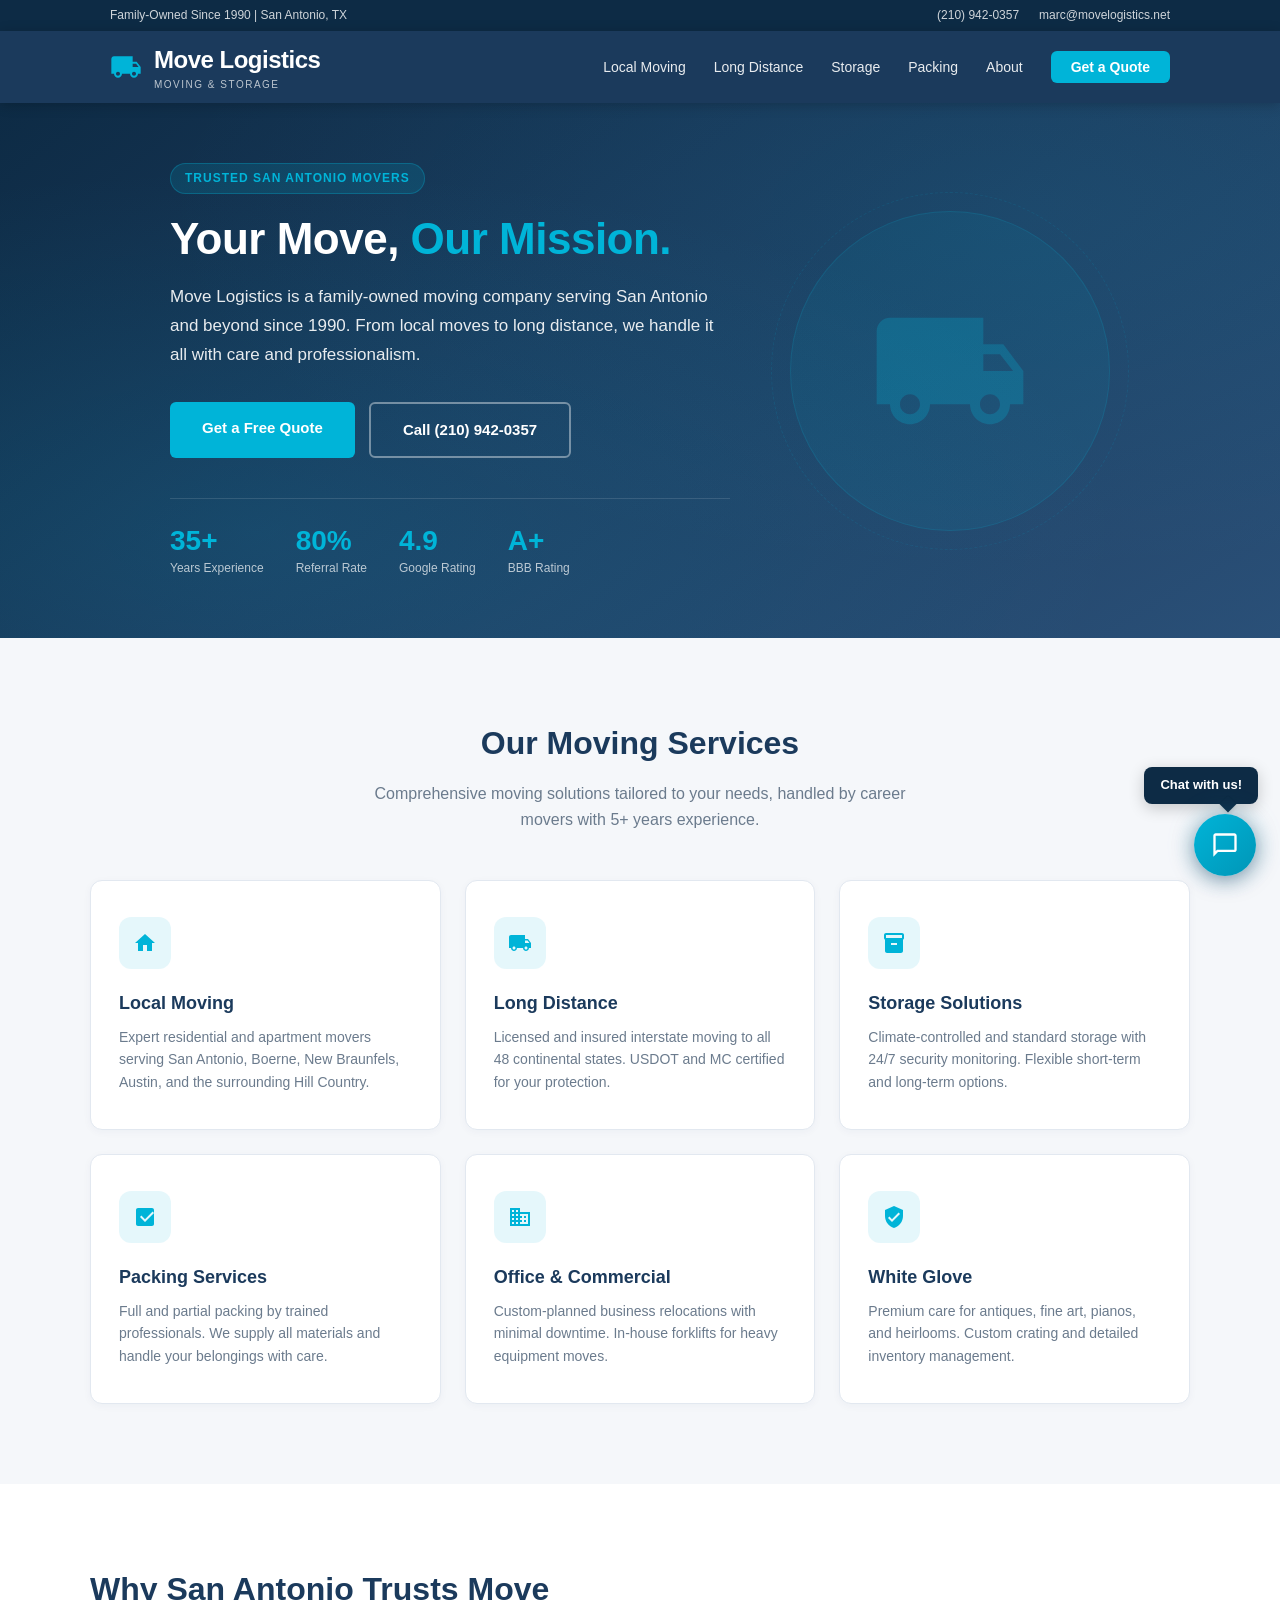
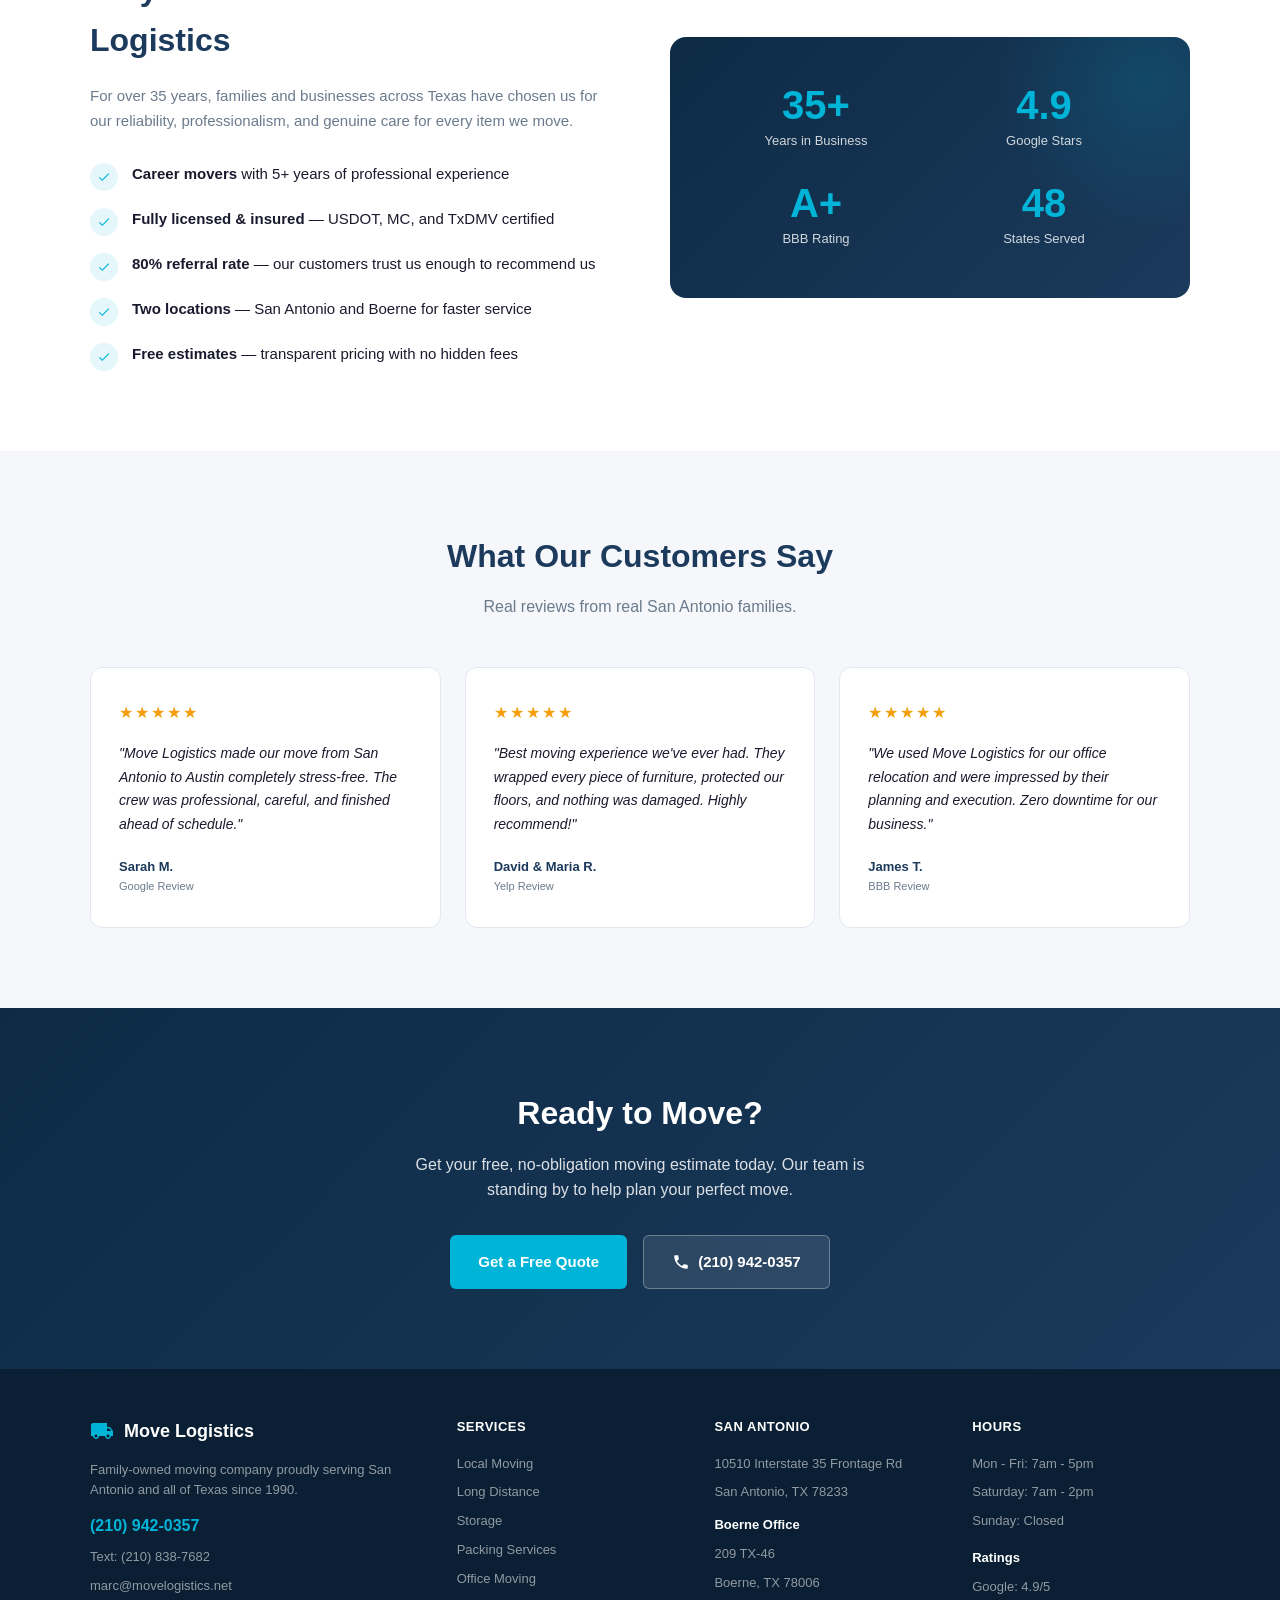
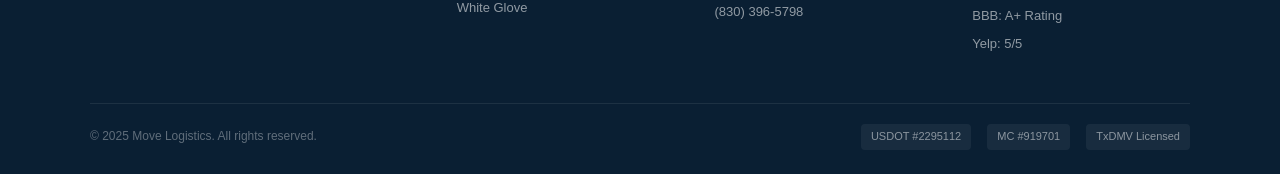
==== commit e65cc3bf: "Add heartbeat pulse, chat tooltip, and redesigned landing page - Chat bubble now pulses with eye-cat" ====
--- a/public/index.html
+++ b/public/index.html
@@ -3,15 +3,15 @@
 <head>
   <meta charset="UTF-8">
   <meta name="viewport" content="width=device-width, initial-scale=1.0">
-  <title>Move Logistics - San Antonio Moving Company</title>
-  <link rel="stylesheet" href="widget.css?v=5">
+  <title>Move Logistics - San Antonio Moving Company | Local & Long Distance Movers</title>
+  <link rel="stylesheet" href="widget.css?v=6">
   <style>
     *, *::before, *::after { margin: 0; padding: 0; box-sizing: border-box; }
 
     body {
       font-family: -apple-system, BlinkMacSystemFont, 'Segoe UI', Roboto, sans-serif;
       color: #1A1A2E;
-      background: #F5F7FA;
+      background: #fff;
       line-height: 1.6;
     }
 
@@ -26,9 +26,18 @@
     }
     .top-bar .container {
       display: flex;
-      justify-content: flex-end;
+      justify-content: space-between;
+      align-items: center;
+    }
+    .top-bar-left {
+      display: flex;
       gap: 20px;
     }
+    .top-bar-right {
+      display: flex;
+      gap: 20px;
+    }
+    .top-bar a { transition: color 0.2s; }
     .top-bar a:hover { color: #00B4D8; }
 
     /* ===== Header ===== */
@@ -39,23 +48,32 @@
       position: sticky;
       top: 0;
       z-index: 100;
-      box-shadow: 0 2px 8px rgba(0,0,0,0.15);
+      box-shadow: 0 2px 12px rgba(0,0,0,0.2);
     }
     .site-header .container {
       display: flex;
       align-items: center;
       justify-content: space-between;
-      height: 64px;
+      height: 72px;
     }
     .logo {
-      font-size: 22px;
+      font-size: 24px;
       font-weight: 700;
       letter-spacing: -0.5px;
       display: flex;
       align-items: center;
-      gap: 10px;
-    }
-    .logo svg { width: 28px; height: 28px; fill: #00B4D8; }
+      gap: 12px;
+    }
+    .logo svg { width: 32px; height: 32px; fill: #00B4D8; }
+    .logo-text-sub {
+      display: block;
+      font-size: 10px;
+      font-weight: 400;
+      letter-spacing: 1.5px;
+      text-transform: uppercase;
+      opacity: 0.7;
+      margin-top: -2px;
+    }
     .nav-links {
       display: flex;
       gap: 28px;
@@ -69,164 +87,455 @@
       padding: 4px 0;
     }
     .nav-links a:hover { color: #00B4D8; }
-
-    /* ===== Hero ===== */
+    .nav-cta {
+      background: #00B4D8 !important;
+      color: #fff !important;
+      padding: 8px 20px !important;
+      border-radius: 6px;
+      font-weight: 600 !important;
+      transition: background 0.2s !important;
+    }
+    .nav-cta:hover { background: #0096B7 !important; }
+
+    /* ===== Hero — Full Width with Overlay ===== */
     .hero {
-      background: linear-gradient(135deg, #0D2B45 0%, #1B3A5C 50%, #2A5078 100%);
+      position: relative;
+      min-height: 520px;
+      display: flex;
+      align-items: center;
+      background:
+        linear-gradient(135deg, rgba(13,43,69,0.92) 0%, rgba(27,58,92,0.88) 40%, rgba(42,80,120,0.85) 100%),
+        linear-gradient(180deg, #0D2B45 0%, #1B3A5C 50%, #2A5078 100%);
+      background-size: cover;
       color: #fff;
-      text-align: center;
-      padding: 80px 20px 88px;
+      overflow: hidden;
+    }
+    .hero::before {
+      content: '';
+      position: absolute;
+      top: 0; left: 0; right: 0; bottom: 0;
+      background:
+        radial-gradient(ellipse at 20% 80%, rgba(0,180,216,0.12) 0%, transparent 60%),
+        radial-gradient(ellipse at 80% 20%, rgba(0,180,216,0.08) 0%, transparent 60%);
+      pointer-events: none;
+    }
+    .hero .container {
+      position: relative;
+      z-index: 2;
+      display: flex;
+      align-items: center;
+      justify-content: space-between;
+      gap: 60px;
+      padding-top: 60px;
+      padding-bottom: 60px;
+    }
+    .hero-content {
+      max-width: 560px;
+    }
+    .hero-badge {
+      display: inline-block;
+      background: rgba(0,180,216,0.15);
+      border: 1px solid rgba(0,180,216,0.3);
+      color: #00B4D8;
+      font-size: 12px;
+      font-weight: 600;
+      letter-spacing: 1px;
+      text-transform: uppercase;
+      padding: 5px 14px;
+      border-radius: 20px;
+      margin-bottom: 20px;
     }
     .hero h1 {
-      font-size: 36px;
-      font-weight: 700;
-      max-width: 700px;
-      margin: 0 auto 16px;
-      line-height: 1.25;
-    }
+      font-size: 44px;
+      font-weight: 800;
+      line-height: 1.15;
+      margin-bottom: 18px;
+      letter-spacing: -0.5px;
+    }
+    .hero h1 span { color: #00B4D8; }
     .hero p {
       font-size: 17px;
       opacity: 0.9;
-      max-width: 560px;
-      margin: 0 auto 32px;
+      line-height: 1.7;
+      margin-bottom: 32px;
+    }
+    .hero-buttons {
+      display: flex;
+      gap: 14px;
+      flex-wrap: wrap;
     }
     .hero-btn {
       display: inline-block;
+      font-size: 15px;
+      font-weight: 600;
+      padding: 14px 32px;
+      border-radius: 6px;
+      transition: all 0.2s;
+      cursor: pointer;
+    }
+    .hero-btn-primary {
       background: #00B4D8;
       color: #fff;
+    }
+    .hero-btn-primary:hover { background: #0096B7; box-shadow: 0 4px 20px rgba(0,180,216,0.4); }
+    .hero-btn-outline {
+      background: transparent;
+      color: #fff;
+      border: 2px solid rgba(255,255,255,0.4);
+    }
+    .hero-btn-outline:hover { border-color: #00B4D8; color: #00B4D8; }
+
+    .hero-stats {
+      display: flex;
+      gap: 32px;
+      margin-top: 40px;
+      padding-top: 28px;
+      border-top: 1px solid rgba(255,255,255,0.12);
+    }
+    .hero-stat-number {
+      font-size: 28px;
+      font-weight: 800;
+      color: #00B4D8;
+      line-height: 1;
+    }
+    .hero-stat-label {
+      font-size: 12px;
+      opacity: 0.7;
+      margin-top: 4px;
+    }
+
+    /* Hero Right — Floating Truck Graphic */
+    .hero-graphic {
+      flex-shrink: 0;
+      width: 320px;
+      height: 320px;
+      background: rgba(0,180,216,0.08);
+      border-radius: 50%;
+      border: 1px solid rgba(0,180,216,0.15);
+      display: flex;
+      align-items: center;
+      justify-content: center;
+      position: relative;
+    }
+    .hero-graphic svg {
+      width: 160px;
+      height: 160px;
+      fill: rgba(0,180,216,0.25);
+    }
+    .hero-graphic::after {
+      content: '';
+      position: absolute;
+      inset: -20px;
+      border-radius: 50%;
+      border: 1px dashed rgba(0,180,216,0.12);
+    }
+
+    /* ===== Services Section ===== */
+    .services-section {
+      padding: 80px 20px;
+      background: #F5F7FA;
+    }
+    .section-header {
+      text-align: center;
+      margin-bottom: 48px;
+    }
+    .section-header h2 {
+      font-size: 32px;
+      font-weight: 700;
+      color: #1B3A5C;
+      margin-bottom: 12px;
+    }
+    .section-header p {
+      font-size: 16px;
+      color: #6B7B8D;
+      max-width: 550px;
+      margin: 0 auto;
+    }
+    .services-grid {
+      max-width: 1100px;
+      margin: 0 auto;
+      display: grid;
+      grid-template-columns: repeat(3, 1fr);
+      gap: 24px;
+    }
+    .service-card {
+      background: #fff;
+      border-radius: 12px;
+      padding: 36px 28px;
+      border: 1px solid #E2E8F0;
+      box-shadow: 0 2px 8px rgba(27,58,92,0.04);
+      transition: transform 0.2s, box-shadow 0.2s;
+    }
+    .service-card:hover {
+      transform: translateY(-4px);
+      box-shadow: 0 12px 32px rgba(27,58,92,0.1);
+    }
+    .service-icon {
+      width: 52px;
+      height: 52px;
+      background: rgba(0,180,216,0.1);
+      border-radius: 12px;
+      display: flex;
+      align-items: center;
+      justify-content: center;
+      margin-bottom: 20px;
+    }
+    .service-icon svg { width: 24px; height: 24px; fill: #00B4D8; }
+    .service-card h3 {
+      font-size: 18px;
+      font-weight: 600;
+      color: #1B3A5C;
+      margin-bottom: 8px;
+    }
+    .service-card p {
+      font-size: 14px;
+      color: #6B7B8D;
+      line-height: 1.6;
+    }
+
+    /* ===== Why Choose Us ===== */
+    .why-section {
+      padding: 80px 20px;
+      background: #fff;
+    }
+    .why-grid {
+      max-width: 1100px;
+      margin: 0 auto;
+      display: grid;
+      grid-template-columns: 1fr 1fr;
+      gap: 60px;
+      align-items: center;
+    }
+    .why-content h2 {
+      font-size: 32px;
+      font-weight: 700;
+      color: #1B3A5C;
+      margin-bottom: 16px;
+    }
+    .why-content > p {
+      font-size: 15px;
+      color: #6B7B8D;
+      margin-bottom: 28px;
+      line-height: 1.7;
+    }
+    .why-list {
+      list-style: none;
+      display: flex;
+      flex-direction: column;
+      gap: 16px;
+    }
+    .why-list li {
+      display: flex;
+      align-items: flex-start;
+      gap: 14px;
+      font-size: 15px;
+      color: #1A1A2E;
+    }
+    .why-check {
+      flex-shrink: 0;
+      width: 28px;
+      height: 28px;
+      background: rgba(0,180,216,0.1);
+      border-radius: 50%;
+      display: flex;
+      align-items: center;
+      justify-content: center;
+      margin-top: 1px;
+    }
+    .why-check svg { width: 14px; height: 14px; fill: #00B4D8; }
+    .why-visual {
+      background: linear-gradient(135deg, #0D2B45 0%, #1B3A5C 100%);
+      border-radius: 16px;
+      padding: 48px;
+      color: #fff;
+      position: relative;
+      overflow: hidden;
+    }
+    .why-visual::before {
+      content: '';
+      position: absolute;
+      top: -40%; right: -20%;
+      width: 300px; height: 300px;
+      background: radial-gradient(circle, rgba(0,180,216,0.15), transparent 70%);
+      pointer-events: none;
+    }
+    .why-visual-stats {
+      display: grid;
+      grid-template-columns: 1fr 1fr;
+      gap: 32px;
+      position: relative;
+      z-index: 1;
+    }
+    .why-stat {
+      text-align: center;
+    }
+    .why-stat-num {
+      font-size: 40px;
+      font-weight: 800;
+      color: #00B4D8;
+      line-height: 1;
+    }
+    .why-stat-label {
+      font-size: 13px;
+      opacity: 0.8;
+      margin-top: 6px;
+    }
+
+    /* ===== Testimonials ===== */
+    .testimonials-section {
+      padding: 80px 20px;
+      background: #F5F7FA;
+    }
+    .testimonials-grid {
+      max-width: 1100px;
+      margin: 0 auto;
+      display: grid;
+      grid-template-columns: repeat(3, 1fr);
+      gap: 24px;
+    }
+    .testimonial-card {
+      background: #fff;
+      border-radius: 12px;
+      padding: 32px 28px;
+      border: 1px solid #E2E8F0;
+    }
+    .testimonial-stars {
+      color: #F59E0B;
+      font-size: 16px;
+      margin-bottom: 16px;
+      letter-spacing: 2px;
+    }
+    .testimonial-card blockquote {
+      font-size: 14px;
+      color: #1A1A2E;
+      line-height: 1.7;
+      font-style: italic;
+      margin-bottom: 20px;
+    }
+    .testimonial-author {
+      font-size: 13px;
+      font-weight: 600;
+      color: #1B3A5C;
+    }
+    .testimonial-source {
+      font-size: 11px;
+      color: #6B7B8D;
+    }
+
+    /* ===== CTA Section ===== */
+    .cta-section {
+      padding: 80px 20px;
+      background: linear-gradient(135deg, #0D2B45, #1B3A5C);
+      text-align: center;
+      color: #fff;
+    }
+    .cta-section h2 {
+      font-size: 32px;
+      font-weight: 700;
+      margin-bottom: 12px;
+    }
+    .cta-section p {
+      font-size: 16px;
+      opacity: 0.85;
+      margin-bottom: 32px;
+      max-width: 500px;
+      margin-left: auto;
+      margin-right: auto;
+    }
+    .cta-buttons {
+      display: flex;
+      justify-content: center;
+      gap: 16px;
+      flex-wrap: wrap;
+    }
+    .cta-btn {
+      display: inline-flex;
+      align-items: center;
+      gap: 8px;
       font-size: 15px;
       font-weight: 600;
-      padding: 12px 32px;
+      padding: 14px 28px;
       border-radius: 6px;
-      transition: background 0.2s;
-    }
-    .hero-btn:hover { background: #0096B7; }
-
-    /* ===== Cards ===== */
-    .cards-section {
-      max-width: 1100px;
-      margin: -48px auto 60px;
-      padding: 0 20px;
-    }
-    .cards-grid {
-      display: grid;
-      grid-template-columns: repeat(4, 1fr);
-      gap: 20px;
-    }
-    .card {
-      background: #fff;
-      border-radius: 12px;
-      padding: 32px 24px;
-      text-align: center;
-      border: 1px solid #E2E8F0;
-      box-shadow: 0 2px 8px rgba(27,58,92,0.06);
-      transition: transform 0.2s, box-shadow 0.2s;
-    }
-    .card:hover {
-      transform: translateY(-4px);
-      box-shadow: 0 8px 28px rgba(27,58,92,0.12);
-    }
-    .card-icon {
-      width: 56px;
-      height: 56px;
-      background: rgba(0,180,216,0.1);
-      border-radius: 50%;
-      display: flex;
-      align-items: center;
-      justify-content: center;
-      margin: 0 auto 16px;
-    }
-    .card-icon svg { width: 26px; height: 26px; fill: #00B4D8; }
-    .card h3 {
-      font-size: 16px;
-      font-weight: 600;
-      margin-bottom: 8px;
-      color: #1B3A5C;
-    }
-    .card p {
-      font-size: 13px;
-      color: #6B7B8D;
-      line-height: 1.5;
-    }
-
-    /* ===== Info Bar ===== */
-    .info-bar {
-      background: #fff;
-      padding: 40px 20px;
-      text-align: center;
-    }
-    .info-bar .container {
-      max-width: 800px;
-      margin: 0 auto;
-    }
-    .info-bar h2 {
-      font-size: 22px;
-      margin-bottom: 8px;
-      color: #1B3A5C;
-    }
-    .info-bar p {
-      font-size: 14px;
-      color: #6B7B8D;
-      margin-bottom: 20px;
-    }
-    .info-stats {
-      display: flex;
-      justify-content: center;
-      gap: 48px;
-    }
-    .stat { text-align: center; }
-    .stat-number {
-      font-size: 28px;
-      font-weight: 700;
-      color: #00B4D8;
-    }
-    .stat-label {
-      font-size: 12px;
-      color: #6B7B8D;
-      margin-top: 2px;
-    }
+      transition: all 0.2s;
+    }
+    .cta-btn-primary {
+      background: #00B4D8;
+      color: #fff;
+    }
+    .cta-btn-primary:hover { background: #0096B7; }
+    .cta-btn-phone {
+      background: rgba(255,255,255,0.1);
+      border: 1px solid rgba(255,255,255,0.3);
+      color: #fff;
+    }
+    .cta-btn-phone:hover { background: rgba(255,255,255,0.2); }
 
     /* ===== Footer ===== */
     .site-footer {
-      background: #0D2B45;
+      background: #0A1F33;
       color: rgba(255,255,255,0.75);
-      padding: 40px 20px 24px;
+      padding: 48px 20px 24px;
       font-size: 13px;
     }
     .footer-grid {
       max-width: 1100px;
       margin: 0 auto;
       display: grid;
-      grid-template-columns: repeat(3, 1fr);
-      gap: 32px;
-      margin-bottom: 32px;
-    }
+      grid-template-columns: 1.5fr 1fr 1fr 1fr;
+      gap: 40px;
+      margin-bottom: 40px;
+    }
+    .footer-brand {
+      display: flex;
+      align-items: center;
+      gap: 10px;
+      margin-bottom: 14px;
+    }
+    .footer-brand svg { width: 24px; height: 24px; fill: #00B4D8; }
+    .footer-brand span { font-size: 18px; font-weight: 700; color: #fff; }
     .footer-col h4 {
       color: #fff;
-      font-size: 14px;
-      margin-bottom: 12px;
+      font-size: 13px;
+      font-weight: 600;
+      text-transform: uppercase;
+      letter-spacing: 0.5px;
+      margin-bottom: 16px;
     }
     .footer-col p,
     .footer-col a {
       display: block;
-      margin-bottom: 6px;
-      color: rgba(255,255,255,0.65);
+      margin-bottom: 8px;
+      color: rgba(255,255,255,0.55);
       transition: color 0.2s;
+      font-size: 13px;
     }
     .footer-col a:hover { color: #00B4D8; }
     .footer-col .phone {
       color: #00B4D8;
       font-weight: 600;
-      font-size: 15px;
+      font-size: 16px;
     }
     .footer-bottom {
       max-width: 1100px;
       margin: 0 auto;
-      border-top: 1px solid rgba(255,255,255,0.1);
+      border-top: 1px solid rgba(255,255,255,0.08);
       padding-top: 20px;
-      text-align: center;
-      color: rgba(255,255,255,0.4);
+      display: flex;
+      justify-content: space-between;
+      align-items: center;
+      color: rgba(255,255,255,0.35);
       font-size: 12px;
+    }
+    .footer-badges {
+      display: flex;
+      gap: 16px;
+      font-size: 11px;
+    }
+    .footer-badge {
+      background: rgba(255,255,255,0.06);
+      padding: 4px 10px;
+      border-radius: 4px;
+      color: rgba(255,255,255,0.5);
     }
 
     /* ===== Utilities ===== */
@@ -240,14 +549,18 @@
     @media (max-width: 768px) {
       .top-bar { display: none; }
       .nav-links { display: none; }
-      .hero { padding: 48px 20px 64px; }
-      .hero h1 { font-size: 26px; }
-      .cards-grid { grid-template-columns: repeat(2, 1fr); }
-      .info-stats { gap: 24px; flex-wrap: wrap; }
+      .hero { min-height: auto; }
+      .hero .container { flex-direction: column; text-align: center; padding-top: 40px; padding-bottom: 40px; }
+      .hero h1 { font-size: 30px; }
+      .hero-graphic { width: 200px; height: 200px; }
+      .hero-graphic svg { width: 100px; height: 100px; }
+      .hero-buttons { justify-content: center; }
+      .hero-stats { justify-content: center; }
+      .services-grid { grid-template-columns: 1fr; }
+      .why-grid { grid-template-columns: 1fr; }
+      .testimonials-grid { grid-template-columns: 1fr; }
       .footer-grid { grid-template-columns: 1fr; }
-    }
-    @media (max-width: 480px) {
-      .cards-grid { grid-template-columns: 1fr; }
+      .footer-bottom { flex-direction: column; gap: 12px; text-align: center; }
     }
   </style>
 </head>
@@ -256,9 +569,13 @@
   <!-- Top Bar -->
   <div class="top-bar">
     <div class="container">
-      <a href="#">Get a Quote</a>
-      <a href="#">Storage</a>
-      <a href="#">Contact Us</a>
+      <div class="top-bar-left">
+        <span>Family-Owned Since 1990 | San Antonio, TX</span>
+      </div>
+      <div class="top-bar-right">
+        <a href="tel:2109420357">(210) 942-0357</a>
+        <a href="mailto:marc@movelogistics.net">marc@movelogistics.net</a>
+      </div>
     </div>
   </div>
 
@@ -267,82 +584,200 @@
     <div class="container">
       <div class="logo">
         <svg viewBox="0 0 24 24"><path d="M20 8h-3V4H3c-1.1 0-2 .9-2 2v11h2c0 1.66 1.34 3 3 3s3-1.34 3-3h6c0 1.66 1.34 3 3 3s3-1.34 3-3h2v-5l-3-4zM6 18.5c-.83 0-1.5-.67-1.5-1.5s.67-1.5 1.5-1.5 1.5.67 1.5 1.5-.67 1.5-1.5 1.5zm13.5-9l1.96 2.5H17V9.5h2.5zm-1.5 9c-.83 0-1.5-.67-1.5-1.5s.67-1.5 1.5-1.5 1.5.67 1.5 1.5-.67 1.5-1.5 1.5z"/></svg>
-        Move Logistics
+        <div>
+          Move Logistics
+          <span class="logo-text-sub">Moving &amp; Storage</span>
+        </div>
       </div>
       <ul class="nav-links">
         <li><a href="#">Local Moving</a></li>
         <li><a href="#">Long Distance</a></li>
         <li><a href="#">Storage</a></li>
         <li><a href="#">Packing</a></li>
-        <li><a href="#">Contact</a></li>
+        <li><a href="#">About</a></li>
+        <li><a href="#" class="nav-cta">Get a Quote</a></li>
       </ul>
     </div>
   </header>
 
   <!-- Hero -->
   <section class="hero">
-    <h1>Move Logistics &mdash; San Antonio's Trusted Movers Since 1990</h1>
-    <p>Family-owned moving company with 80% referral rate. Local, long distance, storage, and packing services.</p>
-    <a href="#" class="hero-btn">Get a Free Quote</a>
+    <div class="container">
+      <div class="hero-content">
+        <div class="hero-badge">Trusted San Antonio Movers</div>
+        <h1>Your Move, <span>Our Mission.</span></h1>
+        <p>Move Logistics is a family-owned moving company serving San Antonio and beyond since 1990. From local moves to long distance, we handle it all with care and professionalism.</p>
+        <div class="hero-buttons">
+          <a href="#" class="hero-btn hero-btn-primary">Get a Free Quote</a>
+          <a href="tel:2109420357" class="hero-btn hero-btn-outline">Call (210) 942-0357</a>
+        </div>
+        <div class="hero-stats">
+          <div>
+            <div class="hero-stat-number">35+</div>
+            <div class="hero-stat-label">Years Experience</div>
+          </div>
+          <div>
+            <div class="hero-stat-number">80%</div>
+            <div class="hero-stat-label">Referral Rate</div>
+          </div>
+          <div>
+            <div class="hero-stat-number">4.9</div>
+            <div class="hero-stat-label">Google Rating</div>
+          </div>
+          <div>
+            <div class="hero-stat-number">A+</div>
+            <div class="hero-stat-label">BBB Rating</div>
+          </div>
+        </div>
+      </div>
+      <div class="hero-graphic">
+        <svg viewBox="0 0 24 24"><path d="M20 8h-3V4H3c-1.1 0-2 .9-2 2v11h2c0 1.66 1.34 3 3 3s3-1.34 3-3h6c0 1.66 1.34 3 3 3s3-1.34 3-3h2v-5l-3-4zM6 18.5c-.83 0-1.5-.67-1.5-1.5s.67-1.5 1.5-1.5 1.5.67 1.5 1.5-.67 1.5-1.5 1.5zm13.5-9l1.96 2.5H17V9.5h2.5zm-1.5 9c-.83 0-1.5-.67-1.5-1.5s.67-1.5 1.5-1.5 1.5.67 1.5 1.5-.67 1.5-1.5 1.5z"/></svg>
+      </div>
+    </div>
   </section>
 
-  <!-- Service Cards -->
-  <section class="cards-section">
-    <div class="cards-grid">
-      <div class="card">
-        <div class="card-icon">
+  <!-- Services -->
+  <section class="services-section">
+    <div class="section-header">
+      <h2>Our Moving Services</h2>
+      <p>Comprehensive moving solutions tailored to your needs, handled by career movers with 5+ years experience.</p>
+    </div>
+    <div class="services-grid">
+      <div class="service-card">
+        <div class="service-icon">
           <svg viewBox="0 0 24 24"><path d="M10 20v-6h4v6h5v-8h3L12 3 2 12h3v8z"/></svg>
         </div>
         <h3>Local Moving</h3>
-        <p>Professional movers with 5+ years experience for homes, apartments, and condos across San Antonio.</p>
-      </div>
-      <div class="card">
-        <div class="card-icon">
+        <p>Expert residential and apartment movers serving San Antonio, Boerne, New Braunfels, Austin, and the surrounding Hill Country.</p>
+      </div>
+      <div class="service-card">
+        <div class="service-icon">
           <svg viewBox="0 0 24 24"><path d="M20 8h-3V4H3c-1.1 0-2 .9-2 2v11h2c0 1.66 1.34 3 3 3s3-1.34 3-3h6c0 1.66 1.34 3 3 3s3-1.34 3-3h2v-5l-3-4zM6 18.5c-.83 0-1.5-.67-1.5-1.5s.67-1.5 1.5-1.5 1.5.67 1.5 1.5-.67 1.5-1.5 1.5zm13.5-9l1.96 2.5H17V9.5h2.5zm-1.5 9c-.83 0-1.5-.67-1.5-1.5s.67-1.5 1.5-1.5 1.5.67 1.5 1.5-.67 1.5-1.5 1.5z"/></svg>
         </div>
         <h3>Long Distance</h3>
-        <p>Licensed interstate moving to all 48 states. USDOT &amp; MC certified for safe, reliable transport.</p>
-      </div>
-      <div class="card">
-        <div class="card-icon">
+        <p>Licensed and insured interstate moving to all 48 continental states. USDOT and MC certified for your protection.</p>
+      </div>
+      <div class="service-card">
+        <div class="service-icon">
           <svg viewBox="0 0 24 24"><path d="M20 2H4c-1 0-2 .9-2 2v3.01c0 .72.43 1.34 1 1.69V20c0 1.1 1.1 2 2 2h14c.9 0 2-.9 2-2V8.7c.57-.35 1-.97 1-1.69V4c0-1.1-1-2-2-2zm-5 12H9v-2h6v2zm5-7H4V4h16v3z"/></svg>
         </div>
-        <h3>Storage</h3>
-        <p>Climate-controlled and standard storage units with 24/7 security monitoring. Short and long term.</p>
-      </div>
-      <div class="card">
-        <div class="card-icon">
-          <svg viewBox="0 0 24 24"><path d="M19 3H5c-1.1 0-2 .9-2 2v14c0 1.1.9 2 2 2h14c1.1 0 2-.9 2-2V5c0-1.1-.9-2-2-2zm-3.5 14H15v-4h-2.5L15 9h-1.5l-2.5 4h2.5l-2.5 4h4.5z"/></svg>
+        <h3>Storage Solutions</h3>
+        <p>Climate-controlled and standard storage with 24/7 security monitoring. Flexible short-term and long-term options.</p>
+      </div>
+      <div class="service-card">
+        <div class="service-icon">
+          <svg viewBox="0 0 24 24"><path d="M19 3H5c-1.1 0-2 .9-2 2v14c0 1.1.9 2 2 2h14c1.1 0 2-.9 2-2V5c0-1.1-.9-2-2-2zm-7 14l-5-5 1.41-1.41L12 14.17l7.59-7.59L21 8l-9 9z"/></svg>
         </div>
         <h3>Packing Services</h3>
-        <p>Full and partial packing by experienced professionals. We bring all materials and handle everything.</p>
+        <p>Full and partial packing by trained professionals. We supply all materials and handle your belongings with care.</p>
+      </div>
+      <div class="service-card">
+        <div class="service-icon">
+          <svg viewBox="0 0 24 24"><path d="M12 7V3H2v18h20V7H12zM6 19H4v-2h2v2zm0-4H4v-2h2v2zm0-4H4V9h2v2zm0-4H4V5h2v2zm4 12H8v-2h2v2zm0-4H8v-2h2v2zm0-4H8V9h2v2zm0-4H8V5h2v2zm10 12h-8v-2h2v-2h-2v-2h2v-2h-2V9h8v10zm-2-8h-2v2h2v-2zm0 4h-2v2h2v-2z"/></svg>
+        </div>
+        <h3>Office &amp; Commercial</h3>
+        <p>Custom-planned business relocations with minimal downtime. In-house forklifts for heavy equipment moves.</p>
+      </div>
+      <div class="service-card">
+        <div class="service-icon">
+          <svg viewBox="0 0 24 24"><path d="M12 1L3 5v6c0 5.55 3.84 10.74 9 12 5.16-1.26 9-6.45 9-12V5l-9-4zm-2 16l-4-4 1.41-1.41L10 14.17l6.59-6.59L18 9l-8 8z"/></svg>
+        </div>
+        <h3>White Glove</h3>
+        <p>Premium care for antiques, fine art, pianos, and heirlooms. Custom crating and detailed inventory management.</p>
       </div>
     </div>
   </section>
 
-  <!-- Info Stats Bar -->
-  <section class="info-bar">
-    <div class="container">
-      <h2>Trusted by San Antonio Families</h2>
-      <p>Family-owned and operated since 1990. Your move is in good hands.</p>
-      <div class="info-stats">
-        <div class="stat">
-          <div class="stat-number">35+</div>
-          <div class="stat-label">Years Experience</div>
-        </div>
-        <div class="stat">
-          <div class="stat-number">80%</div>
-          <div class="stat-label">Referral Rate</div>
-        </div>
-        <div class="stat">
-          <div class="stat-number">4.9</div>
-          <div class="stat-label">Google Stars</div>
-        </div>
-        <div class="stat">
-          <div class="stat-number">A+</div>
-          <div class="stat-label">BBB Rating</div>
-        </div>
-      </div>
+  <!-- Why Choose Us -->
+  <section class="why-section">
+    <div class="why-grid">
+      <div class="why-content">
+        <h2>Why San Antonio Trusts Move Logistics</h2>
+        <p>For over 35 years, families and businesses across Texas have chosen us for our reliability, professionalism, and genuine care for every item we move.</p>
+        <ul class="why-list">
+          <li>
+            <div class="why-check"><svg viewBox="0 0 24 24"><path d="M9 16.17L4.83 12l-1.42 1.41L9 19 21 7l-1.41-1.41z"/></svg></div>
+            <div><strong>Career movers</strong> with 5+ years of professional experience</div>
+          </li>
+          <li>
+            <div class="why-check"><svg viewBox="0 0 24 24"><path d="M9 16.17L4.83 12l-1.42 1.41L9 19 21 7l-1.41-1.41z"/></svg></div>
+            <div><strong>Fully licensed &amp; insured</strong> — USDOT, MC, and TxDMV certified</div>
+          </li>
+          <li>
+            <div class="why-check"><svg viewBox="0 0 24 24"><path d="M9 16.17L4.83 12l-1.42 1.41L9 19 21 7l-1.41-1.41z"/></svg></div>
+            <div><strong>80% referral rate</strong> — our customers trust us enough to recommend us</div>
+          </li>
+          <li>
+            <div class="why-check"><svg viewBox="0 0 24 24"><path d="M9 16.17L4.83 12l-1.42 1.41L9 19 21 7l-1.41-1.41z"/></svg></div>
+            <div><strong>Two locations</strong> — San Antonio and Boerne for faster service</div>
+          </li>
+          <li>
+            <div class="why-check"><svg viewBox="0 0 24 24"><path d="M9 16.17L4.83 12l-1.42 1.41L9 19 21 7l-1.41-1.41z"/></svg></div>
+            <div><strong>Free estimates</strong> — transparent pricing with no hidden fees</div>
+          </li>
+        </ul>
+      </div>
+      <div class="why-visual">
+        <div class="why-visual-stats">
+          <div class="why-stat">
+            <div class="why-stat-num">35+</div>
+            <div class="why-stat-label">Years in Business</div>
+          </div>
+          <div class="why-stat">
+            <div class="why-stat-num">4.9</div>
+            <div class="why-stat-label">Google Stars</div>
+          </div>
+          <div class="why-stat">
+            <div class="why-stat-num">A+</div>
+            <div class="why-stat-label">BBB Rating</div>
+          </div>
+          <div class="why-stat">
+            <div class="why-stat-num">48</div>
+            <div class="why-stat-label">States Served</div>
+          </div>
+        </div>
+      </div>
+    </div>
+  </section>
+
+  <!-- Testimonials -->
+  <section class="testimonials-section">
+    <div class="section-header">
+      <h2>What Our Customers Say</h2>
+      <p>Real reviews from real San Antonio families.</p>
+    </div>
+    <div class="testimonials-grid">
+      <div class="testimonial-card">
+        <div class="testimonial-stars">&#9733;&#9733;&#9733;&#9733;&#9733;</div>
+        <blockquote>"Move Logistics made our move from San Antonio to Austin completely stress-free. The crew was professional, careful, and finished ahead of schedule."</blockquote>
+        <div class="testimonial-author">Sarah M.</div>
+        <div class="testimonial-source">Google Review</div>
+      </div>
+      <div class="testimonial-card">
+        <div class="testimonial-stars">&#9733;&#9733;&#9733;&#9733;&#9733;</div>
+        <blockquote>"Best moving experience we've ever had. They wrapped every piece of furniture, protected our floors, and nothing was damaged. Highly recommend!"</blockquote>
+        <div class="testimonial-author">David &amp; Maria R.</div>
+        <div class="testimonial-source">Yelp Review</div>
+      </div>
+      <div class="testimonial-card">
+        <div class="testimonial-stars">&#9733;&#9733;&#9733;&#9733;&#9733;</div>
+        <blockquote>"We used Move Logistics for our office relocation and were impressed by their planning and execution. Zero downtime for our business."</blockquote>
+        <div class="testimonial-author">James T.</div>
+        <div class="testimonial-source">BBB Review</div>
+      </div>
+    </div>
+  </section>
+
+  <!-- CTA -->
+  <section class="cta-section">
+    <h2>Ready to Move?</h2>
+    <p>Get your free, no-obligation moving estimate today. Our team is standing by to help plan your perfect move.</p>
+    <div class="cta-buttons">
+      <a href="#" class="cta-btn cta-btn-primary">Get a Free Quote</a>
+      <a href="tel:2109420357" class="cta-btn cta-btn-phone">
+        <svg viewBox="0 0 24 24" style="width:18px;height:18px;fill:currentColor;"><path d="M6.62 10.79c1.44 2.83 3.76 5.14 6.59 6.59l2.2-2.2c.27-.27.67-.36 1.02-.24 1.12.37 2.33.57 3.57.57.55 0 1 .45 1 1V20c0 .55-.45 1-1 1-9.39 0-17-7.61-17-17 0-.55.45-1 1-1h3.5c.55 0 1 .45 1 1 0 1.25.2 2.45.57 3.57.11.35.03.74-.25 1.02l-2.2 2.2z"/></svg>
+        (210) 942-0357
+      </a>
     </div>
   </section>
 
@@ -350,35 +785,56 @@
   <footer class="site-footer">
     <div class="footer-grid">
       <div class="footer-col">
-        <h4>Contact Us</h4>
-        <p class="phone">(210) 348-6683</p>
+        <div class="footer-brand">
+          <svg viewBox="0 0 24 24"><path d="M20 8h-3V4H3c-1.1 0-2 .9-2 2v11h2c0 1.66 1.34 3 3 3s3-1.34 3-3h6c0 1.66 1.34 3 3 3s3-1.34 3-3h2v-5l-3-4zM6 18.5c-.83 0-1.5-.67-1.5-1.5s.67-1.5 1.5-1.5 1.5.67 1.5 1.5-.67 1.5-1.5 1.5zm13.5-9l1.96 2.5H17V9.5h2.5zm-1.5 9c-.83 0-1.5-.67-1.5-1.5s.67-1.5 1.5-1.5 1.5.67 1.5 1.5-.67 1.5-1.5 1.5z"/></svg>
+          <span>Move Logistics</span>
+        </div>
+        <p>Family-owned moving company proudly serving San Antonio and all of Texas since 1990.</p>
+        <p style="margin-top: 12px;" class="phone">(210) 942-0357</p>
         <p>Text: (210) 838-7682</p>
-        <p>Email: marc@movelogistics.net</p>
-        <p>Mon-Fri 7am-5pm, Sat 7am-2pm</p>
+        <p>marc@movelogistics.net</p>
       </div>
       <div class="footer-col">
-        <h4>San Antonio HQ</h4>
-        <p>10510 Interstate 35 Frontage Rd</p>
-        <p>San Antonio, TX 78233</p>
-        <p>Boerne: (830) 396-5798</p>
-        <p>209 TX-46, Boerne, TX 78006</p>
-      </div>
-      <div class="footer-col">
-        <h4>Our Services</h4>
+        <h4>Services</h4>
         <a href="#">Local Moving</a>
         <a href="#">Long Distance</a>
         <a href="#">Storage</a>
         <a href="#">Packing Services</a>
-        <a href="#">White Glove Moving</a>
+        <a href="#">Office Moving</a>
+        <a href="#">White Glove</a>
+      </div>
+      <div class="footer-col">
+        <h4>San Antonio</h4>
+        <p>10510 Interstate 35 Frontage Rd</p>
+        <p>San Antonio, TX 78233</p>
+        <p style="margin-top: 12px;"><strong style="color:#fff;">Boerne Office</strong></p>
+        <p>209 TX-46</p>
+        <p>Boerne, TX 78006</p>
+        <p>(830) 396-5798</p>
+      </div>
+      <div class="footer-col">
+        <h4>Hours</h4>
+        <p>Mon - Fri: 7am - 5pm</p>
+        <p>Saturday: 7am - 2pm</p>
+        <p>Sunday: Closed</p>
+        <p style="margin-top: 16px;"><strong style="color:#fff;">Ratings</strong></p>
+        <p>Google: 4.9/5</p>
+        <p>BBB: A+ Rating</p>
+        <p>Yelp: 5/5</p>
       </div>
     </div>
     <div class="footer-bottom">
-      &copy; 2025 Move Logistics. All rights reserved. 10510 Interstate 35 Frontage Rd, San Antonio, TX 78233
+      <span>&copy; 2025 Move Logistics. All rights reserved.</span>
+      <div class="footer-badges">
+        <span class="footer-badge">USDOT #2295112</span>
+        <span class="footer-badge">MC #919701</span>
+        <span class="footer-badge">TxDMV Licensed</span>
+      </div>
     </div>
   </footer>
 
   <!-- Chat Widget -->
-  <script src="widget.js?v=5"></script>
+  <script src="widget.js?v=6"></script>
 
 </body>
 </html>
--- a/public/widget.css
+++ b/public/widget.css
@@ -25,34 +25,89 @@
   align-items: center;
   -webkit-justify-content: center;
   justify-content: center;
-  box-shadow: 0 4px 20px rgba(27, 58, 92, 0.5), 0 0 40px rgba(0, 180, 216, 0.25);
-  -webkit-transition: -webkit-transform 0.2s ease, box-shadow 0.2s ease;
-  transition: transform 0.2s ease, box-shadow 0.2s ease;
-  -webkit-animation: cps-glow-pulse 3s ease-in-out infinite;
-  animation: cps-glow-pulse 3s ease-in-out infinite;
+  box-shadow: 0 4px 20px rgba(27, 58, 92, 0.5), 0 0 30px rgba(0, 180, 216, 0.2);
+  -webkit-transition: box-shadow 0.2s ease;
+  transition: box-shadow 0.2s ease;
+  -webkit-animation: cps-heartbeat 2s ease-in-out infinite;
+  animation: cps-heartbeat 2s ease-in-out infinite;
   -webkit-tap-highlight-color: transparent;
   min-width: 44px;
   min-height: 44px;
 }
 
-@-webkit-keyframes cps-glow-pulse {
-  0%, 100% { box-shadow: 0 4px 20px rgba(27, 58, 92, 0.5), 0 0 40px rgba(0, 180, 216, 0.2); }
-  50% { box-shadow: 0 4px 24px rgba(27, 58, 92, 0.6), 0 0 60px rgba(0, 180, 216, 0.35); }
-}
-@keyframes cps-glow-pulse {
-  0%, 100% { box-shadow: 0 4px 20px rgba(27, 58, 92, 0.5), 0 0 40px rgba(0, 180, 216, 0.2); }
-  50% { box-shadow: 0 4px 24px rgba(27, 58, 92, 0.6), 0 0 60px rgba(0, 180, 216, 0.35); }
+@-webkit-keyframes cps-heartbeat {
+  0%   { -webkit-transform: scale(1);    box-shadow: 0 4px 20px rgba(27, 58, 92, 0.5), 0 0 20px rgba(0, 180, 216, 0.15); }
+  14%  { -webkit-transform: scale(1.12); box-shadow: 0 6px 28px rgba(27, 58, 92, 0.6), 0 0 50px rgba(0, 180, 216, 0.45); }
+  28%  { -webkit-transform: scale(0.97); box-shadow: 0 4px 20px rgba(27, 58, 92, 0.5), 0 0 25px rgba(0, 180, 216, 0.2); }
+  42%  { -webkit-transform: scale(1.08); box-shadow: 0 6px 24px rgba(27, 58, 92, 0.55), 0 0 45px rgba(0, 180, 216, 0.4); }
+  56%  { -webkit-transform: scale(1);    box-shadow: 0 4px 20px rgba(27, 58, 92, 0.5), 0 0 20px rgba(0, 180, 216, 0.15); }
+  100% { -webkit-transform: scale(1);    box-shadow: 0 4px 20px rgba(27, 58, 92, 0.5), 0 0 20px rgba(0, 180, 216, 0.15); }
+}
+@keyframes cps-heartbeat {
+  0%   { transform: scale(1);    box-shadow: 0 4px 20px rgba(27, 58, 92, 0.5), 0 0 20px rgba(0, 180, 216, 0.15); }
+  14%  { transform: scale(1.12); box-shadow: 0 6px 28px rgba(27, 58, 92, 0.6), 0 0 50px rgba(0, 180, 216, 0.45); }
+  28%  { transform: scale(0.97); box-shadow: 0 4px 20px rgba(27, 58, 92, 0.5), 0 0 25px rgba(0, 180, 216, 0.2); }
+  42%  { transform: scale(1.08); box-shadow: 0 6px 24px rgba(27, 58, 92, 0.55), 0 0 45px rgba(0, 180, 216, 0.4); }
+  56%  { transform: scale(1);    box-shadow: 0 4px 20px rgba(27, 58, 92, 0.5), 0 0 20px rgba(0, 180, 216, 0.15); }
+  100% { transform: scale(1);    box-shadow: 0 4px 20px rgba(27, 58, 92, 0.5), 0 0 20px rgba(0, 180, 216, 0.15); }
 }
 
 .cps-chat-bubble:hover {
-  -webkit-transform: scale(1.08);
-  transform: scale(1.08);
-  box-shadow: 0 6px 28px rgba(27, 58, 92, 0.6), 0 0 50px rgba(0, 180, 216, 0.4);
+  -webkit-transform: scale(1.1);
+  transform: scale(1.1);
+  box-shadow: 0 6px 28px rgba(27, 58, 92, 0.6), 0 0 60px rgba(0, 180, 216, 0.5);
   -webkit-animation: none;
   animation: none;
 }
 
 .cps-chat-bubble.hidden { display: none; }
+
+/* ===========================
+   "Chat with us!" Tooltip
+   =========================== */
+
+.cps-chat-tooltip {
+  position: fixed;
+  bottom: 96px;
+  right: 22px;
+  background: #0D2B45;
+  color: #fff;
+  font-family: -apple-system, BlinkMacSystemFont, 'Segoe UI', Roboto, sans-serif;
+  font-size: 13px;
+  font-weight: 600;
+  padding: 8px 16px;
+  border-radius: 8px;
+  white-space: nowrap;
+  z-index: 99998;
+  box-shadow: 0 4px 16px rgba(0, 0, 0, 0.2);
+  -webkit-animation: cps-tooltip-bounce 2s ease-in-out infinite;
+  animation: cps-tooltip-bounce 2s ease-in-out infinite;
+  pointer-events: none;
+}
+
+.cps-chat-tooltip::after {
+  content: '';
+  position: absolute;
+  bottom: -6px;
+  right: 24px;
+  width: 12px;
+  height: 12px;
+  background: #0D2B45;
+  -webkit-transform: rotate(45deg);
+  transform: rotate(45deg);
+  box-shadow: 2px 2px 4px rgba(0, 0, 0, 0.1);
+}
+
+.cps-chat-tooltip.hidden { display: none; }
+
+@-webkit-keyframes cps-tooltip-bounce {
+  0%, 100% { -webkit-transform: translateY(0); }
+  50%      { -webkit-transform: translateY(-8px); }
+}
+@keyframes cps-tooltip-bounce {
+  0%, 100% { transform: translateY(0); }
+  50%      { transform: translateY(-8px); }
+}
 
 /* ===========================
    Chat Window (frosted glass)
@@ -643,6 +698,7 @@
     animation: none;
   }
   .cps-chat-bubble { bottom: 16px; right: 16px; }
+  .cps-chat-tooltip { bottom: 88px; right: 14px; }
 
   /* 2 columns on mobile */
   .cps-menu-card {
